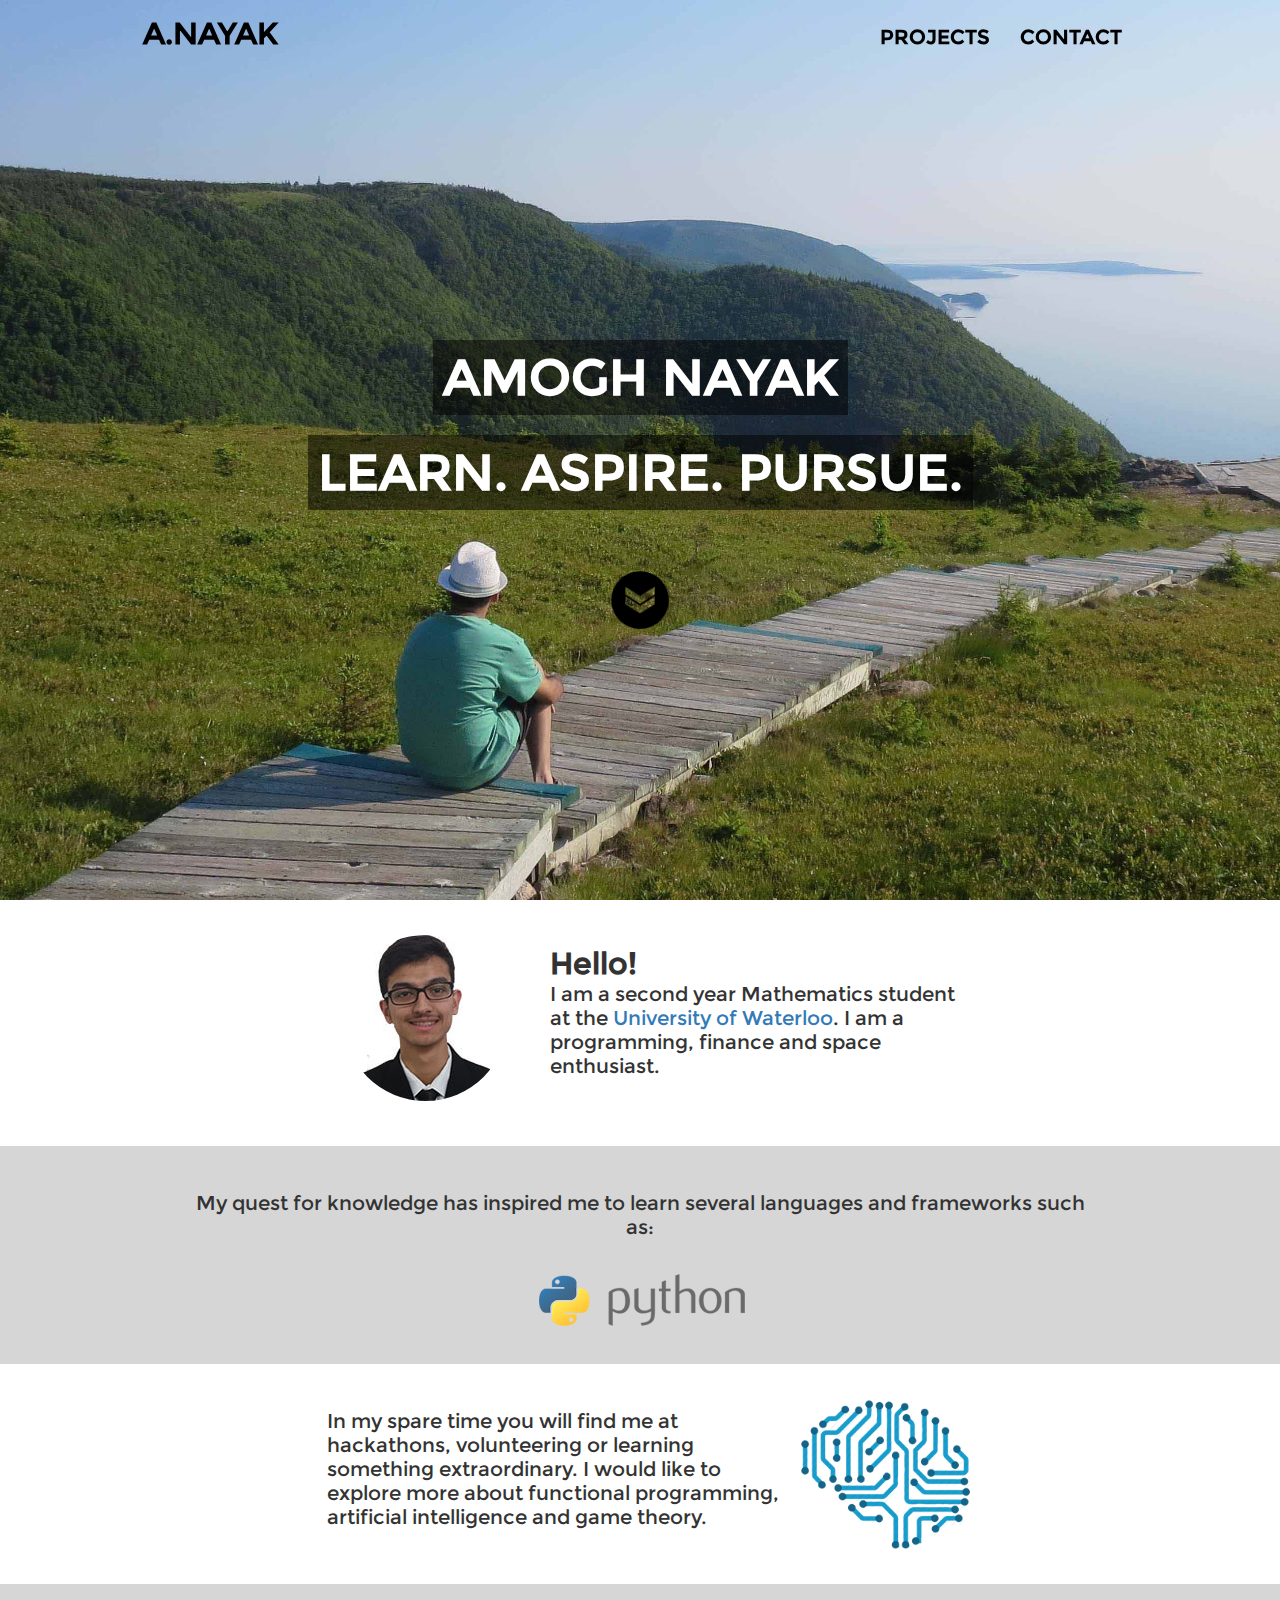
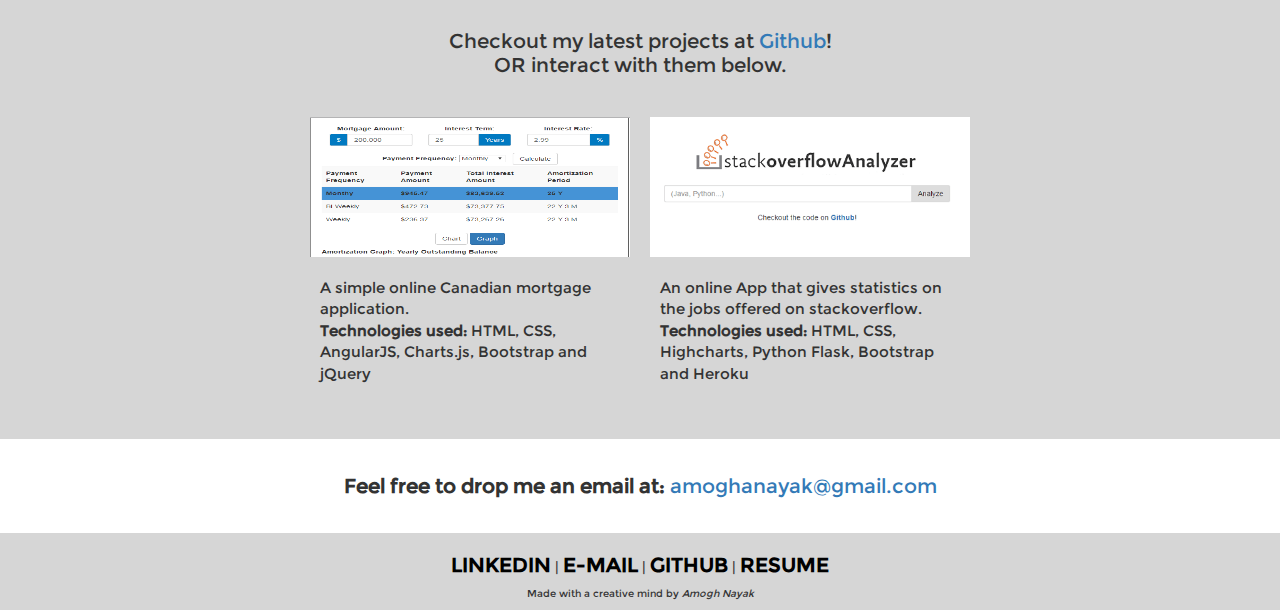
==== index.html @ b5475f2b "Added links to projects" ====
<!DOCTYPE>
<html lang="en">
   <head>
      <title>A.Nayak</title>
      <meta charset="UTF-8">
      <meta content='width=device-width, initial-scale=0.8, user-scalable=0' name='viewport'>
      <meta name="author" content="Amogh Nayak">
      <meta name="description" content="Amogh's online portfolio">
      <link rel="shortcut icon" href="favicon.ico">
      <!-- BOOTSTRAP CSS -->
      <link rel="stylesheet" href="css/bootstrap.min.css">
      <!-- CUSTOM CSS -->
      <link rel="stylesheet" type="text/css" href="css/main.css">
   </head>
   <body>
      <!-- HEADER -->
      <header>
         <!-- NAVBAR -->
         <div id="header_image">
            <nav class="navbar navbar-fixed-top">
               <div class="container">
                  <div class="navbar-header">
                     <button type="button" class="navbar-toggle collapsed" data-toggle="collapse" data-target=".HeaderCollapse">
                     <span class="icon-bar"></span> <span class="icon-bar"></span><span class="icon-bar"></span>
                     </button>
                     <div class="navbar-brand">
                        <a href="index.html">A.Nayak</a>
                     </div>
                  </div>
                  <div class="collapse navbar-collapse HeaderCollapse navbar-right">
                     <ul class="nav navbar-nav">
                        <li><a target="_blank" href="http://www.github.com/amoghn">Projects</a>
                        </li>
                        <li><a href="#contact" onclick="scrollToAnchor('footer');">Contact</a>
                        </li>
                     </ul>
                  </div>
               </div>
            </nav>
            <!-- END NAVBAR -->
            <!-- HEADER BODY AND TEXT -->
            <div class="header_body">
               <div class="outline">
                  <h1>
                     <div id="header_text">
                        AMOGH NAYAK
                     </div>
                  </h1>
               </div>
               <div class="outline">
                  <h2>
                     <div id="header_text">
                        LEARN. ASPIRE. PURSUE. 
                     </div>
                  </h2>
               </div>
               <div id="double_down_arrow">
                  <a href="#hello" onclick="scrollToAnchor('#w_body');"><img src="images/double_arrow_down.png">
                  </a>
               </div>
            </div>
         </div>
         <!-- END HEADER -->
      </header>
      <div id="w_body">
      <div class="wrapper_white">
         <div class="content_wrapper">
            <div class="content">
               <div class="left_column_div">
                  <img src="images/profile.jpg" alt="profile" class="img-circle img_frame" height="166" width="165">					
               </div>
               <div class="right_column_words">
                  <div class="body_text">
                     <h2 class="body_heading">Hello!</h2>
                     <p> I am a second year Mathematics student at the <a target="_blank" href="https://uwaterloo.ca/about/" class="link_body">University of Waterloo</a>. I am a programming, finance and space enthusiast.</p>
                  </div>
               </div>
            </div>
         </div>
      </div>
      <div class="wrapper_grey">
         <div class="content_wrapper">
            <div class="wide_content">
               <p class="body_text_center">
                  My quest for knowledge has inspired me to learn several languages and frameworks such as:
               </p>
            </div>
         </div>
         <div id="myCarousel" class="carousel slide" data-ride="carousel" data-interval="2500">
            <div class="carousel-inner carousel-background">
               <div class="item active"><img src="images/python_logo.png" height="60" width="235" alt="Python">
               </div>
               <div class="item"><img src="images/bootstrap_logo.png" height="60" width="200" alt="Bootstrap">
               </div>
               <div class="item"><img src="images/web_logo.png" height="60" width="200" alt="HTML,CSS,JS">
               </div>
               <div class="item"><img src="images/postgresql_logo.png" height="60" width="277" alt="PostgreSql">
               </div>
               <div class="item"><img src="images/nodejs_logo.png" height="60" width="171" alt="NodeJS">
               </div>
               <div class="item"><img src="images/jquery_logo.png" height="60" width="200" alt="jQuery">
               </div>
               <div class="item"><img src="images/angularjs_logo.png" height="60" width="225" alt="AngularJS">
               </div>
            </div>
         </div>
      </div>
      <div class="wrapper_white">
         <div class="content_wrapper">
            <div class="content">
               <div class="right_column_div">
                  <img src="images/ai_pic.png" class="img_frame" alt="brain" height="150" width="171">					
               </div>
               <div class="left_column_words">
                  <p class="body_text">
                     In my spare time you will find me at hackathons, volunteering or learning something extraordinary. I would like to explore more about functional programming, artificial intelligence and game theory.
                  </p>
               </div>
            </div>
         </div>
      </div>
      <div class="wrapper_grey" id="projects_body">
         <div class="content_wrapper">
            <div class="content">
               <p class="body_text_center">
                  Checkout my latest projects at <a target="_blank" href="http://www.github.com/amoghn" class="link_body" >Github</a>! <br> OR interact with them below.                                   
               </p>
            </div> 
            <div class="content">
               <div class="right_column_div">
                  <a target="_blank" href="http://stackoverflowjobanalysis.herokuapp.com/"><img src="images/stackoverflow_analysis_screenshot.png" class="img_frame" height="140" width="320" alt="MortageAPP"/></a>
                  <p class="body_description">An online App that gives statistics on the jobs offered on stackoverflow.<br><strong>Technologies used:</strong> HTML, CSS, Highcharts, Python Flask, Bootstrap and Heroku </p>            
               </div>
               <div class="left_column_div">
                  <a target="_blank" href="projects/MortgageApp/index.html"><img src="images/mortgage_app_screenshot.png" class="img_frame" height="140" width="320" alt="StackOverflowApp"/></a>
                  <p class="body_description">A simple online Canadian mortgage application.<br><strong>Technologies used:</strong> HTML, CSS, AngularJS, Charts.js, Bootstrap and jQuery</p>                  
               </div> 
            </div>
         </div>
      </div>
      <div class="wrapper_white">
         <p class="content body_text_center_bold">
            Feel free to drop me an email at: <a href="mailto:amoghanayak@gmail.com" class="link_body">amoghanayak@gmail.com </a>
         </p>
      </div>
      <footer class="footer_style">
         <div id="footer_body">
            <div>
               <ul>
                  <li><a target="_blank" href="https://ca.linkedin.com/in/amogh-nayak-aa846bb0"> LinkedIn</a> |</li>
                  <li><a href="mailto:amoghanayak@gmail.com ">E-mail</a> |</li>
                  <li><a target="_blank" href="http://www.github.com/amoghn">GitHub</a> |</li>
                  <li><a target="_blank" href="resume/Amogh-resume.pdf">Resume</a>
                  </li>
               </ul>
               <h5 class="signature"> Made with a creative mind by <i>Amogh Nayak</i> </h5>
            </div>
         </div>
      </footer>
      <script type="text/javascript" src="js/jquery-2.1.4.js"></script>
      <script type="text/javascript" src="js/main.js"></script>
      <script type="text/javascript" src="js/bootstrap.min.js" ></script>
   </body>
</html>
---- css/main.css ----
/* GENERAL */
*
{
    margin: 0px;
    padding: 0px;
}
header,section,footer,aside,nav,article,hgroup
{
    display: block;
}
body
{
    width: 100%;
    font-family: montserrat;
}
/* FONT */
@font-face
{
    font-family: "montserrat";
    src: url('../font/Montserrat-Regular.ttf') format('truetype');
}
/* NAVBAR */
.container
{
    width: 80%;
}
.nav>li>a:hover, .nav>li>a:focus
{
    background-color: transparent;
}
.navbar-brand a
{
    color: black;
    font: bold 30px montserrat;
    text-decoration: none;
    text-transform: uppercase;
}
.navbar-brand a:hover
{
    text-decoration: underline;
}
.navbar-right
{
    color: black;
    padding-top: 10px;
}
.navbar-right li
{
    list-style-type: none;
    text-transform: uppercase;
}
.navbar-right li a
{
    color: black;
    font: bold 20px montserrat;
    text-decoration: none;
}
.navbar-right li a:hover
{
    text-decoration: underline;
}
#activeNavLInk
{
    font: 20px montserrat;
}
#activeNavLInk:hover
{
    color: black;
    font: bold 20px montserrat;
    text-decoration: underline;
}
.navbar-toggle
{
    margin: 0px;
    padding-top: 25px;
}
.navbar-toggle .icon-bar
{
    background-color: black;
    border-radius: 2px;
    padding-top: 4px;
}
.fixed
{
    background-color: white;
    border-bottom: 1px black solid;
    padding-bottom: 10px;
    width: 100%;
}
/* HEADER IMAGE AND TEXT */
#header_image
{
    background-image: url(../images/header_image.jpg);
    background-size: cover;
    height: 100vh;
    
}
.header_body
{
    display: inline;
    position: absolute;
    text-align: center;
    top: 50%;
    transform: translate(0, -50%);
    width: 100%;
    z-index: 0;
}
.outline
{
    background-color: rgba(0, 0, 0, 0.0);
    padding-left: 10px;
    padding-right: 10px;
}
#header_text
{
    background-color: rgba(0, 0, 0, 0.5);
    color: white;
    display: inline-block;
    font-family: "montserrat", arial;
    font-size: 50px;
    font-weight: bold;
    padding: 10px;
}
#double_down_arrow img
{
    height: 60px;
    position: relative;
    top: 50px;
    width: 60px;
}
/* BODY LAYOUT */
.wrapper_white
{
    margin: auto;
    text-align: center;
    padding-bottom: 25px;
    padding-top: 25px;
    width: 100%;
}
.wrapper_grey
{
    background-color: rgba(214, 214, 214, 1.0);
    padding-bottom: 25px;
    padding-top: 25px;
    width: 100%;
}
.content_wrapper
{
    margin: auto;
    width: 75%;
}
.content
{
    padding: 10px;
    margin: auto;
    width: 680px;
}
.wide_content
{
    padding: 10px;
    margin: auto;
    width: 100%;
}
.left_column_div
{
    display: inline-block;
}
.right_column_words
{
    text-align: left;
    display: inline-block;
    float: right;
    vertical-align: top;
    width: 430px;
}
.left_column_words
{
    text-align: left;
    display: inline-block;
    width: 475px;
}
.right_column_div
{
    float: right;

}
/* CAROUSEL */
.carousel-inner > .item > img,
.carousel-inner > .item > a > img
{
    margin: auto;
    padding-bottom: 10px;
}
/* IMAGE */
.img_frame
{
    margin-bottom: 10px;
}
/* BODY TEXT STYLES */
.body_heading
{
    margin: 0px;
    font: bold 30px montserrat;    
}
.body_text
{
    font: 20px montserrat;
    padding: 10px;
}
.body_text_center_bold
{
    font: bold 20px montserrat;
    margin-top: auto;
    text-align: center;
    padding: 10px;
}
.body_text_center
{
    font: 20px montserrat;
    margin-top: auto;
    text-align: center;
    padding: 10px;
}
.body_description{
    max-width: 310px;
    font-size: 15;
    padding: 10px;
}
.link_body
{
    font: 20px montserrat;
    text-decoration: none;    
}
.link_body:hover
{
    text-decoration: underline;
}
.signature
{
    font: 10px montserrat;
}
/* FOOTER */
.footer_style
{
    background-color: rgba(214, 214, 214, 1.0);
    display: inline-block;
    text-align: center;
    width: 100%;
}
#footer_body
{
    padding-top: 20px;
}
#footer_body li
{
    display: inline-block;
}
#footer_body li a
{
    color: black;
    font: bold 20px montserrat;
    text-decoration: none;
    text-transform: uppercase;
}
#footer_body li a:hover
{
    text-decoration: underline;
}
#footer_logo
{
    padding: 5px 10px 0 0;
}
/* MEDIA TAGS */
@media screen and (max-width: 900px)
{
    .container
    {
        max-width: 100%;
    }
    .navbar-collapse.collapse
    {
        display: none !important;
    }
    .navbar-header .collapse,
     .navbar-toggle,.navbar-collapse.collapse.in
    {
        display: block !important;
    }
    .navbar-header,.navbar-nav,.navbar-nav>li
    {
        float: none!important;
    }
    .navbar-right
    {
        background-color: white;
        text-align: center;
        width: 100%;
        z-index: 1;
    }
    .navbar-right li
    {
        display: inline-block;
    }
    #header_text
    {
        font-size: 45px;
    }
    .content_wrapper
    {
        width: 100%;
    }
    .content
    {
        width: 100%;
    }
    .left_column_div
    {
        display: block;
        margin: auto;
        text-align: center;
        width: 100%;
    }
    .right_column_words
    {
        float: none;
        margin: auto;
        padding: 0px 10px 0px 10px;
        text-align: center;
        width: 100%;
    }
    .left_column_words
    {
        margin: auto;
        padding: 0px 10px 0px 10px;
        text-align: center;
        width: 100%;
    }
    .right_column_div
    {
        display: block;
        float: none;       
        margin: auto;
        text-align: center;
        width: 100%;
    }    
    .body_description{
        max-width: 100%;
        text-align: center;        
    }
}
@media screen and (max-height: 650px)
{
    #header_image
    {
        height: 650px;
    }
    .header_body
    {
        top: 325px;
    }
}
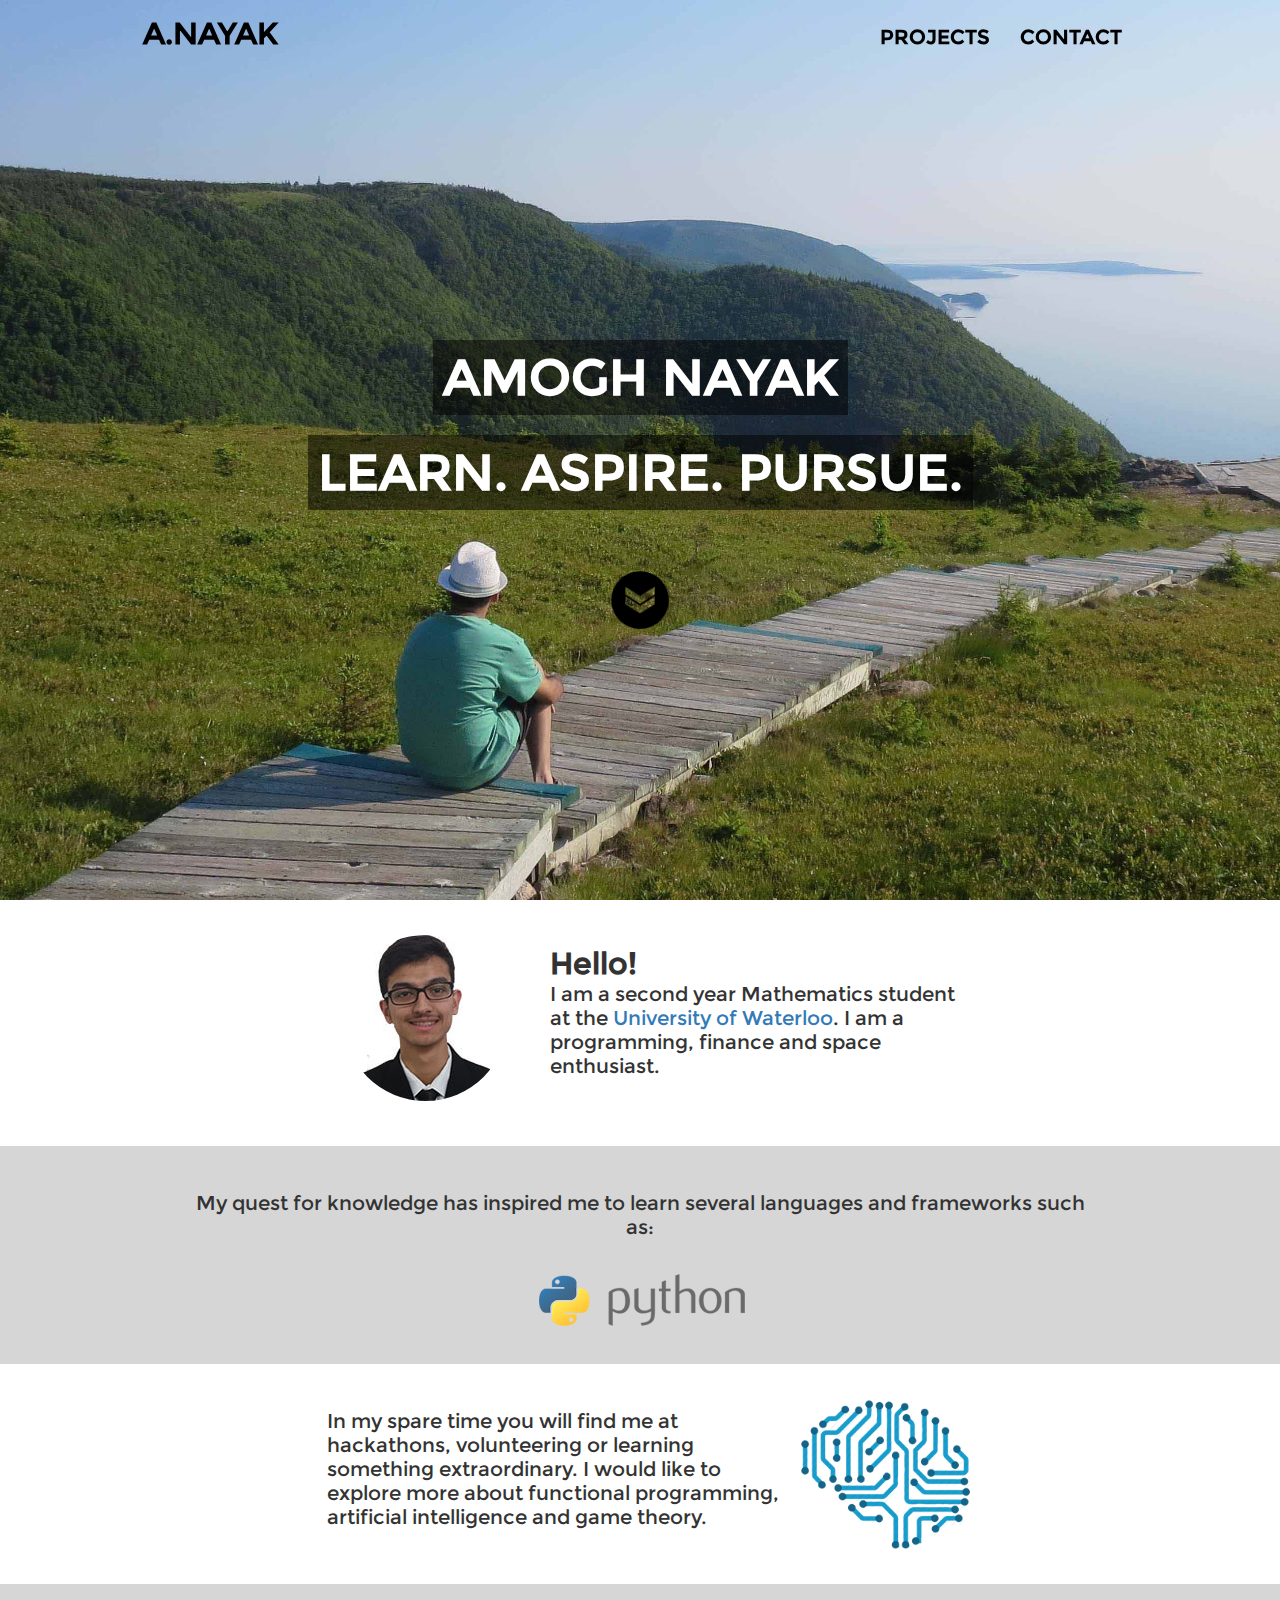
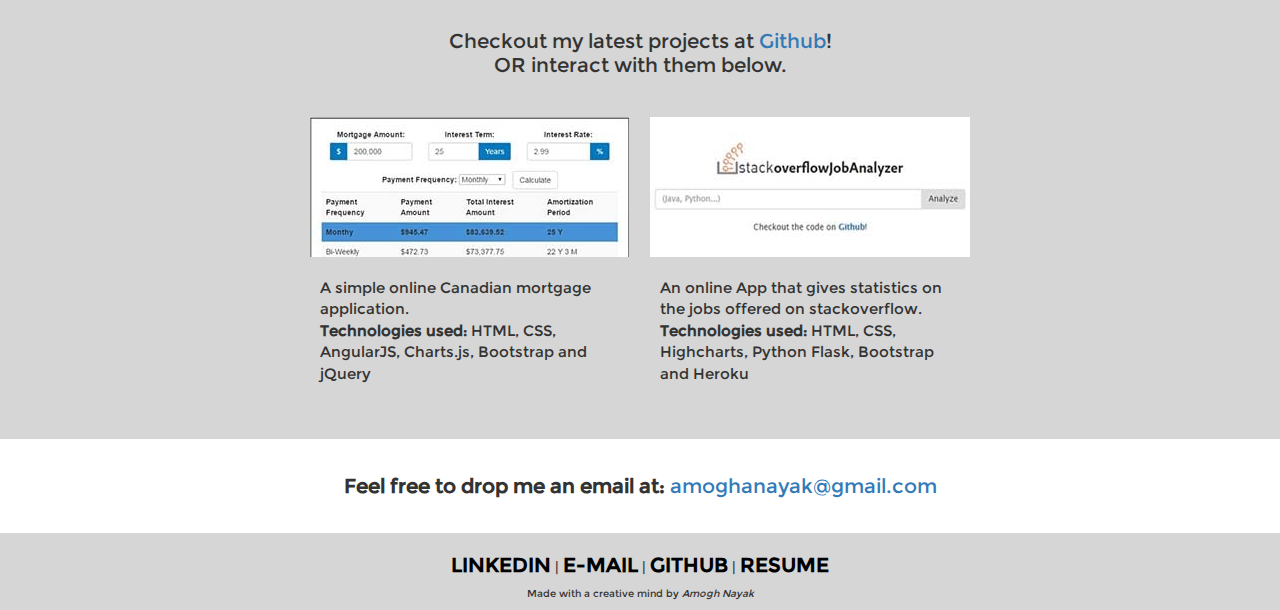
==== commit 810622b0: "quick fixes" ====
--- a/index.html
+++ b/index.html
@@ -128,11 +128,11 @@
             </div> 
             <div class="content">
                <div class="right_column_div">
-                  <a target="_blank" href="http://stackoverflowjobanalysis.herokuapp.com/"><img src="images/stackoverflow_analysis_screenshot.png" class="img_frame" height="140" width="320" alt="MortageAPP"/></a>
+                  <a target="_blank" href="https://stackoverflowjobanalysis.herokuapp.com"><img src="images/stackoverflow_analysis_screenshot.jpg" class="img_frame" height="140" width="320" alt="MortageAPP"/></a>
                   <p class="body_description">An online App that gives statistics on the jobs offered on stackoverflow.<br><strong>Technologies used:</strong> HTML, CSS, Highcharts, Python Flask, Bootstrap and Heroku </p>            
                </div>
                <div class="left_column_div">
-                  <a target="_blank" href="projects/MortgageApp/index.html"><img src="images/mortgage_app_screenshot.png" class="img_frame" height="140" width="320" alt="StackOverflowApp"/></a>
+                  <a target="_blank" href="projects/MortgageApp/index.html"><img src="images/mortgage_app_screenshot.jpg" class="img_frame" height="140" width="320" alt="StackOverflowApp"/></a>
                   <p class="body_description">A simple online Canadian mortgage application.<br><strong>Technologies used:</strong> HTML, CSS, AngularJS, Charts.js, Bootstrap and jQuery</p>                  
                </div> 
             </div>
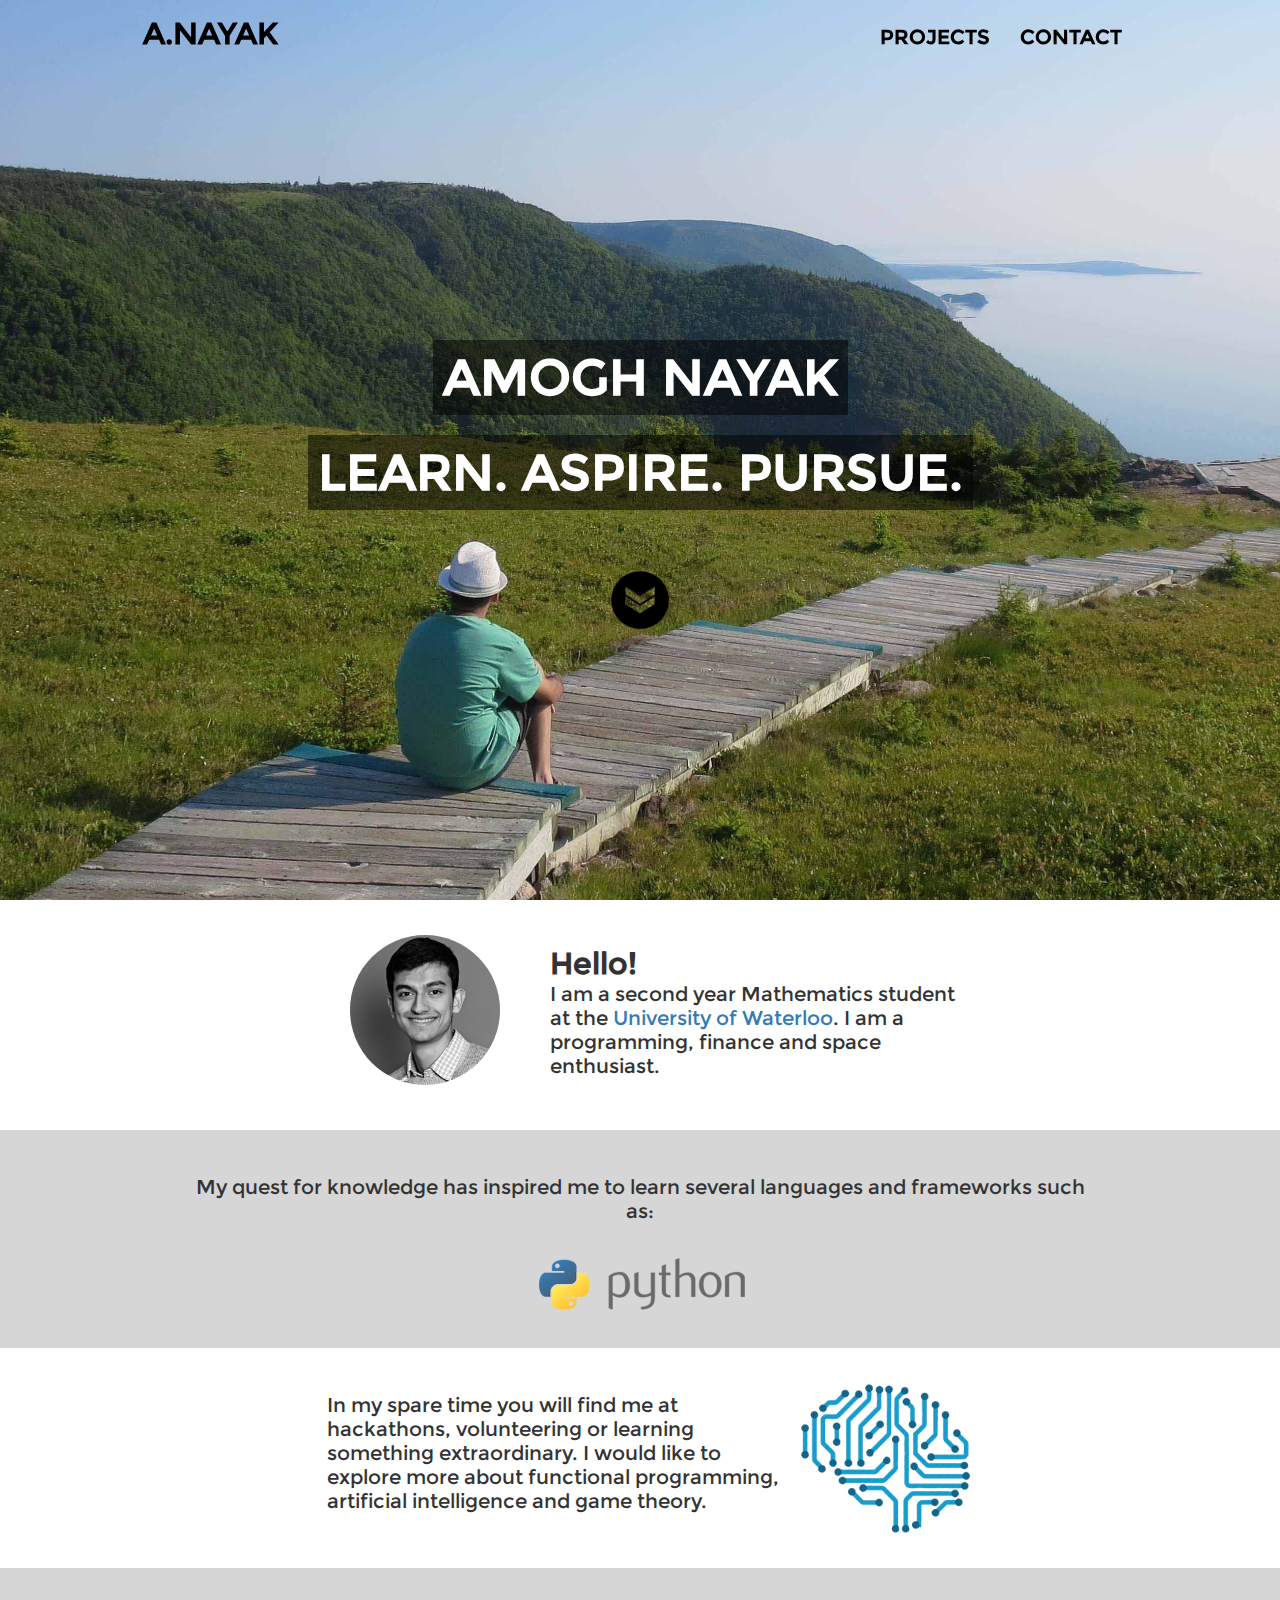
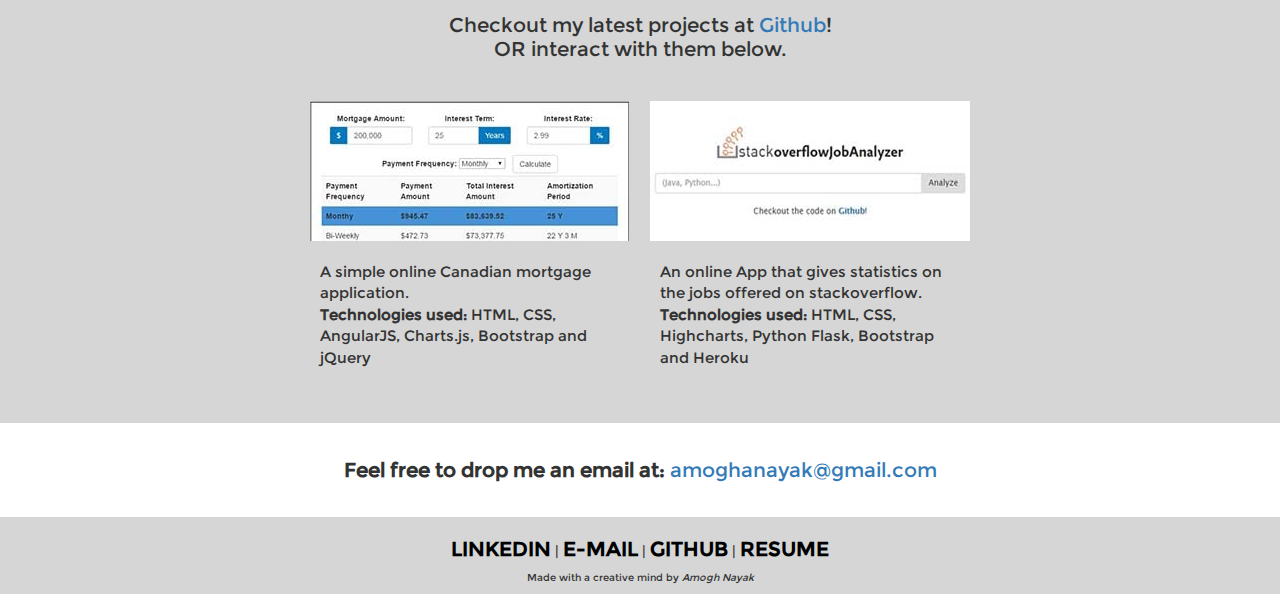
==== commit b5f510da: "adding new profile pic" ====
--- a/index.html
+++ b/index.html
@@ -67,7 +67,7 @@
          <div class="content_wrapper">
             <div class="content">
                <div class="left_column_div">
-                  <img src="images/profile.jpg" alt="profile" class="img-circle img_frame" height="166" width="165">					
+                  <img src="images/profilebw.jpg" alt="profile" class="img-circle img_frame" height="150" width="150">					
                </div>
                <div class="right_column_words">
                   <div class="body_text">
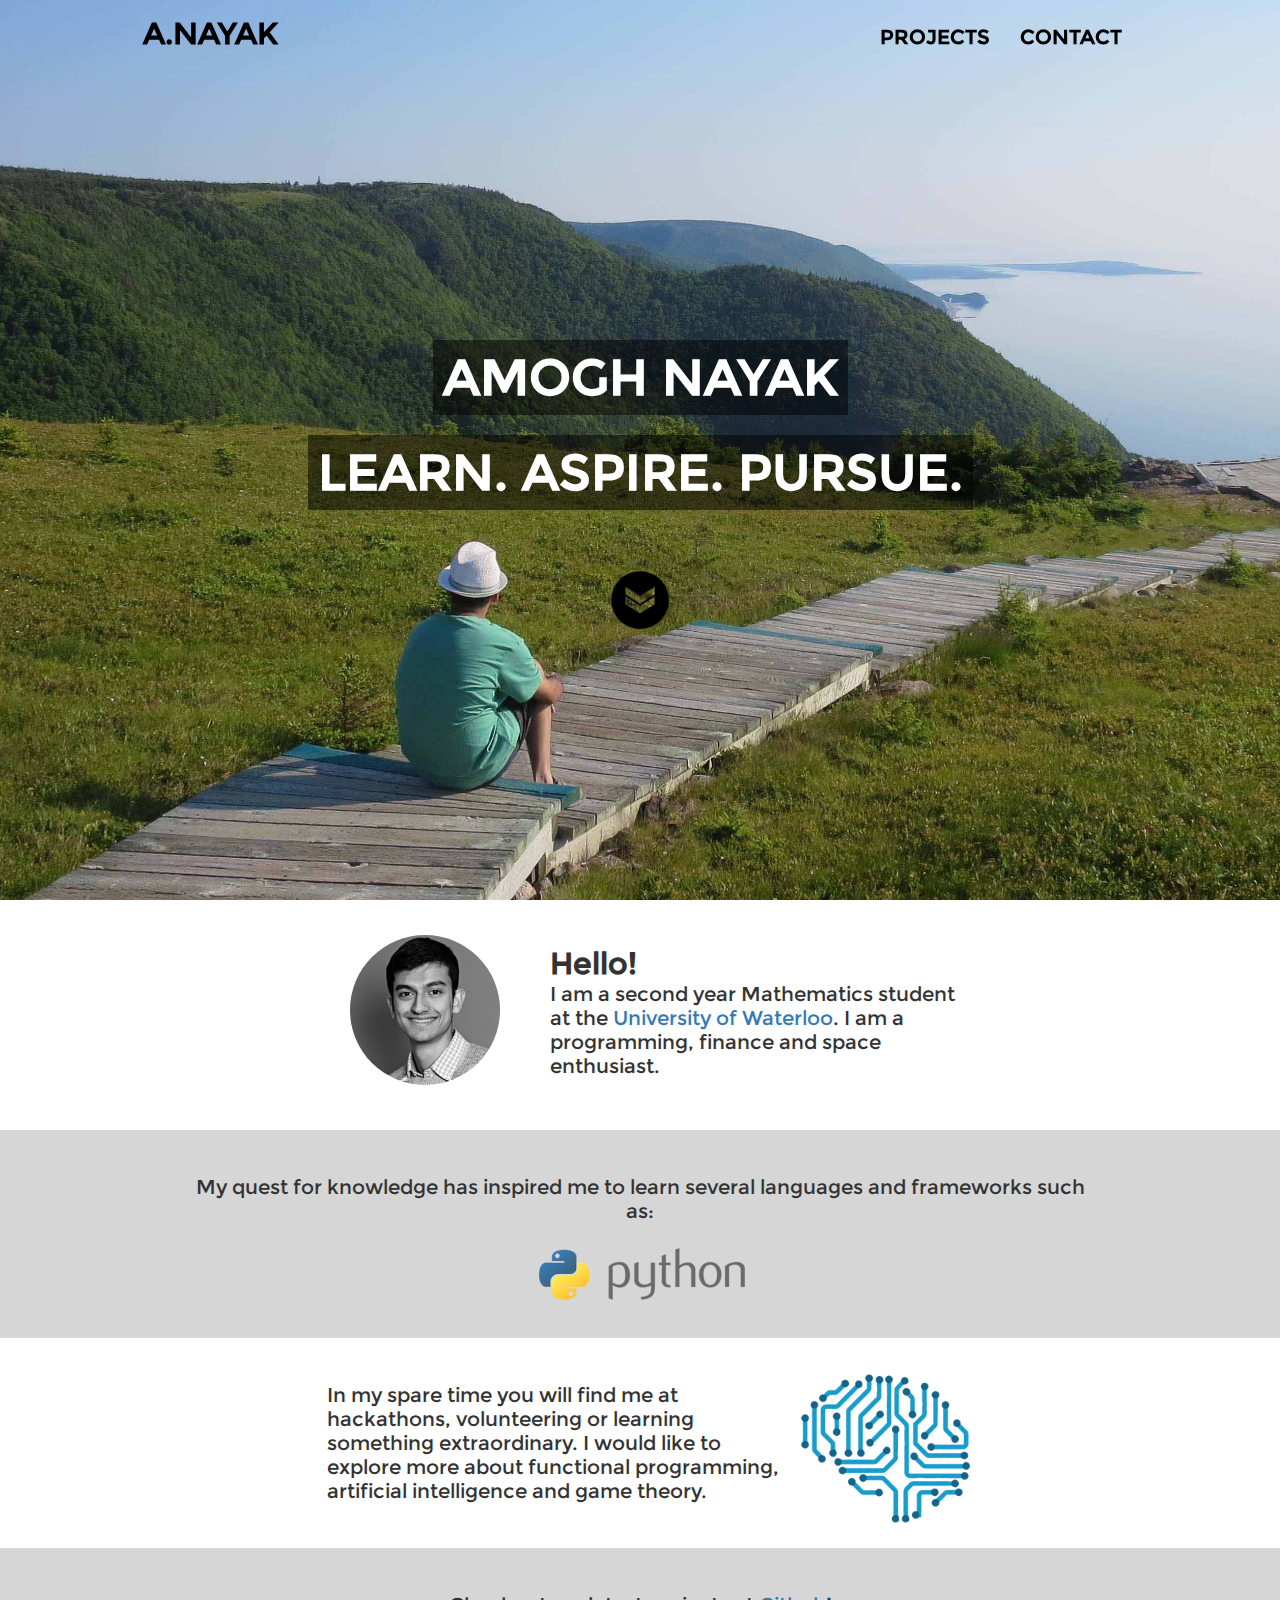
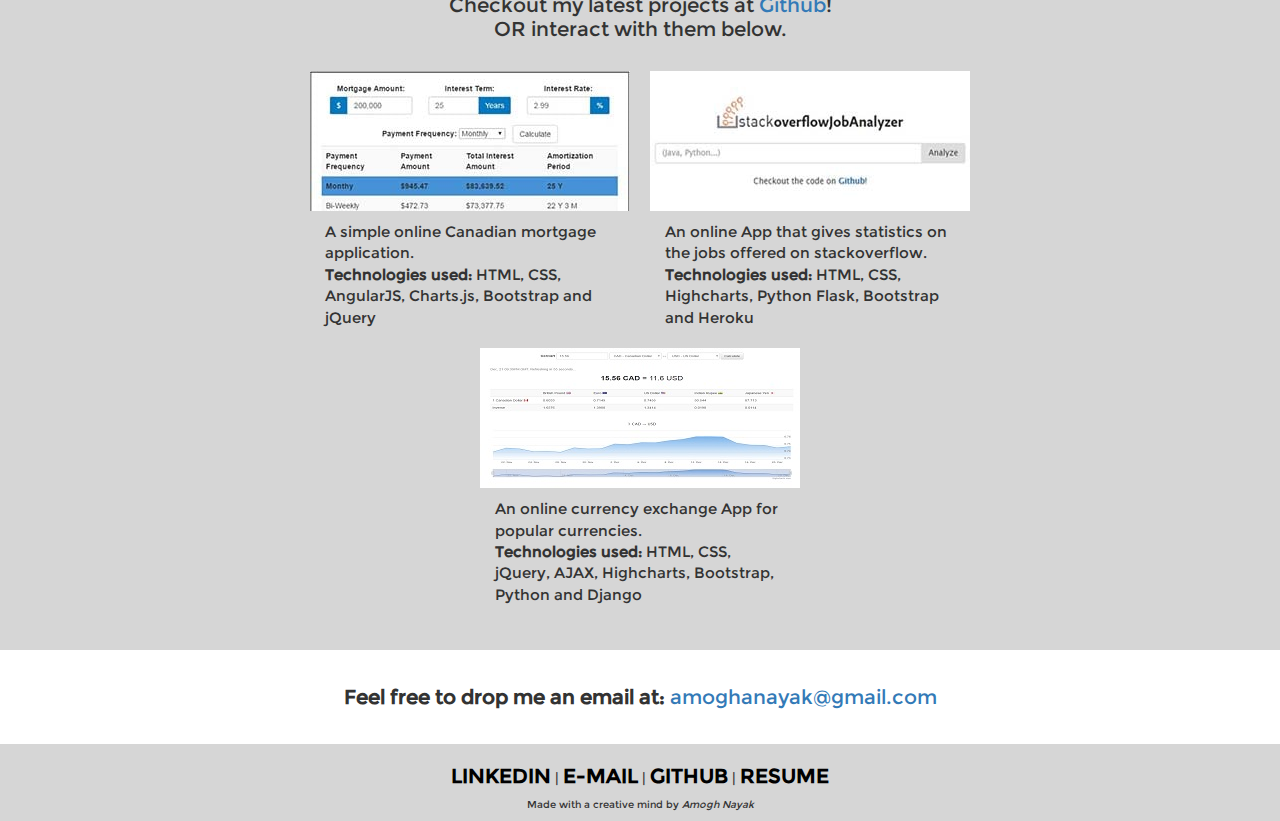
==== commit 704369ca: "added new project link" ====
--- a/index.html
+++ b/index.html
@@ -128,14 +128,18 @@
             </div> 
             <div class="content">
                <div class="right_column_div">
-                  <a target="_blank" href="https://stackoverflowjobanalysis.herokuapp.com"><img src="images/stackoverflow_analysis_screenshot.jpg" class="img_frame" height="140" width="320" alt="MortageAPP"/></a>
+                  <a target="_blank" href="https://stackoverflowjobanalysis.herokuapp.com"><img src="images/stackoverflow_analysis_screenshot.jpg" class="project_img" alt="MortageAPP"/></a>
                   <p class="body_description">An online App that gives statistics on the jobs offered on stackoverflow.<br><strong>Technologies used:</strong> HTML, CSS, Highcharts, Python Flask, Bootstrap and Heroku </p>            
                </div>
                <div class="left_column_div">
-                  <a target="_blank" href="projects/MortgageApp/index.html"><img src="images/mortgage_app_screenshot.jpg" class="img_frame" height="140" width="320" alt="StackOverflowApp"/></a>
+                  <a target="_blank" href="projects/MortgageApp/index.html"><img src="images/mortgage_app_screenshot.jpg" class="project_img" alt="StackOverflowApp"/></a>
                   <p class="body_description">A simple online Canadian mortgage application.<br><strong>Technologies used:</strong> HTML, CSS, AngularJS, Charts.js, Bootstrap and jQuery</p>                  
-               </div> 
-            </div>
+               </div>
+               <div class="middle_column_div">
+                  <a target="_blank" href="https://currencyexapp.herokuapp.com/"><img src="images/currencyexapp_screenshot.jpg" class="project_img" alt="CurrencyexApp"/></a>
+                  <p class="body_description">An online currency exchange App for popular currencies.<br><strong>Technologies used:</strong> HTML, CSS, jQuery, AJAX, Highcharts, Bootstrap, Python and Django</p>                  
+               </div>                 
+            </div>                       
          </div>
       </div>
       <div class="wrapper_white">
@@ -147,7 +151,7 @@
          <div id="footer_body">
             <div>
                <ul>
-                  <li><a target="_blank" href="https://ca.linkedin.com/in/amogh-nayak-aa846bb0"> LinkedIn</a> |</li>
+                  <li><a target="_blank" href="https://www.linkedin.com/in/amoghnk"> LinkedIn</a> |</li>
                   <li><a href="mailto:amoghanayak@gmail.com ">E-mail</a> |</li>
                   <li><a target="_blank" href="http://www.github.com/amoghn">GitHub</a> |</li>
                   <li><a target="_blank" href="resume/Amogh-resume.pdf">Resume</a>
--- a/css/main.css
+++ b/css/main.css
@@ -3,6 +3,9 @@
 {
     margin: 0px;
     padding: 0px;
+}
+p{
+    margin: auto;
 }
 header,section,footer,aside,nav,article,hgroup
 {
@@ -184,6 +187,10 @@
     float: right;
 
 }
+.middle_column_div{
+    padding-top: 10px; 
+    text-align: center;
+}
 /* CAROUSEL */
 .carousel-inner > .item > img,
 .carousel-inner > .item > a > img
@@ -196,6 +203,15 @@
 {
     margin-bottom: 10px;
 }
+
+.project_img{
+    height: 140px;
+    width: 320px;     
+}
+
+.project_img:hover{
+    opacity: 0.5;
+}
 /* BODY TEXT STYLES */
 .body_heading
 {
@@ -222,6 +238,7 @@
     padding: 10px;
 }
 .body_description{
+    text-align: left;
     max-width: 310px;
     font-size: 15;
     padding: 10px;
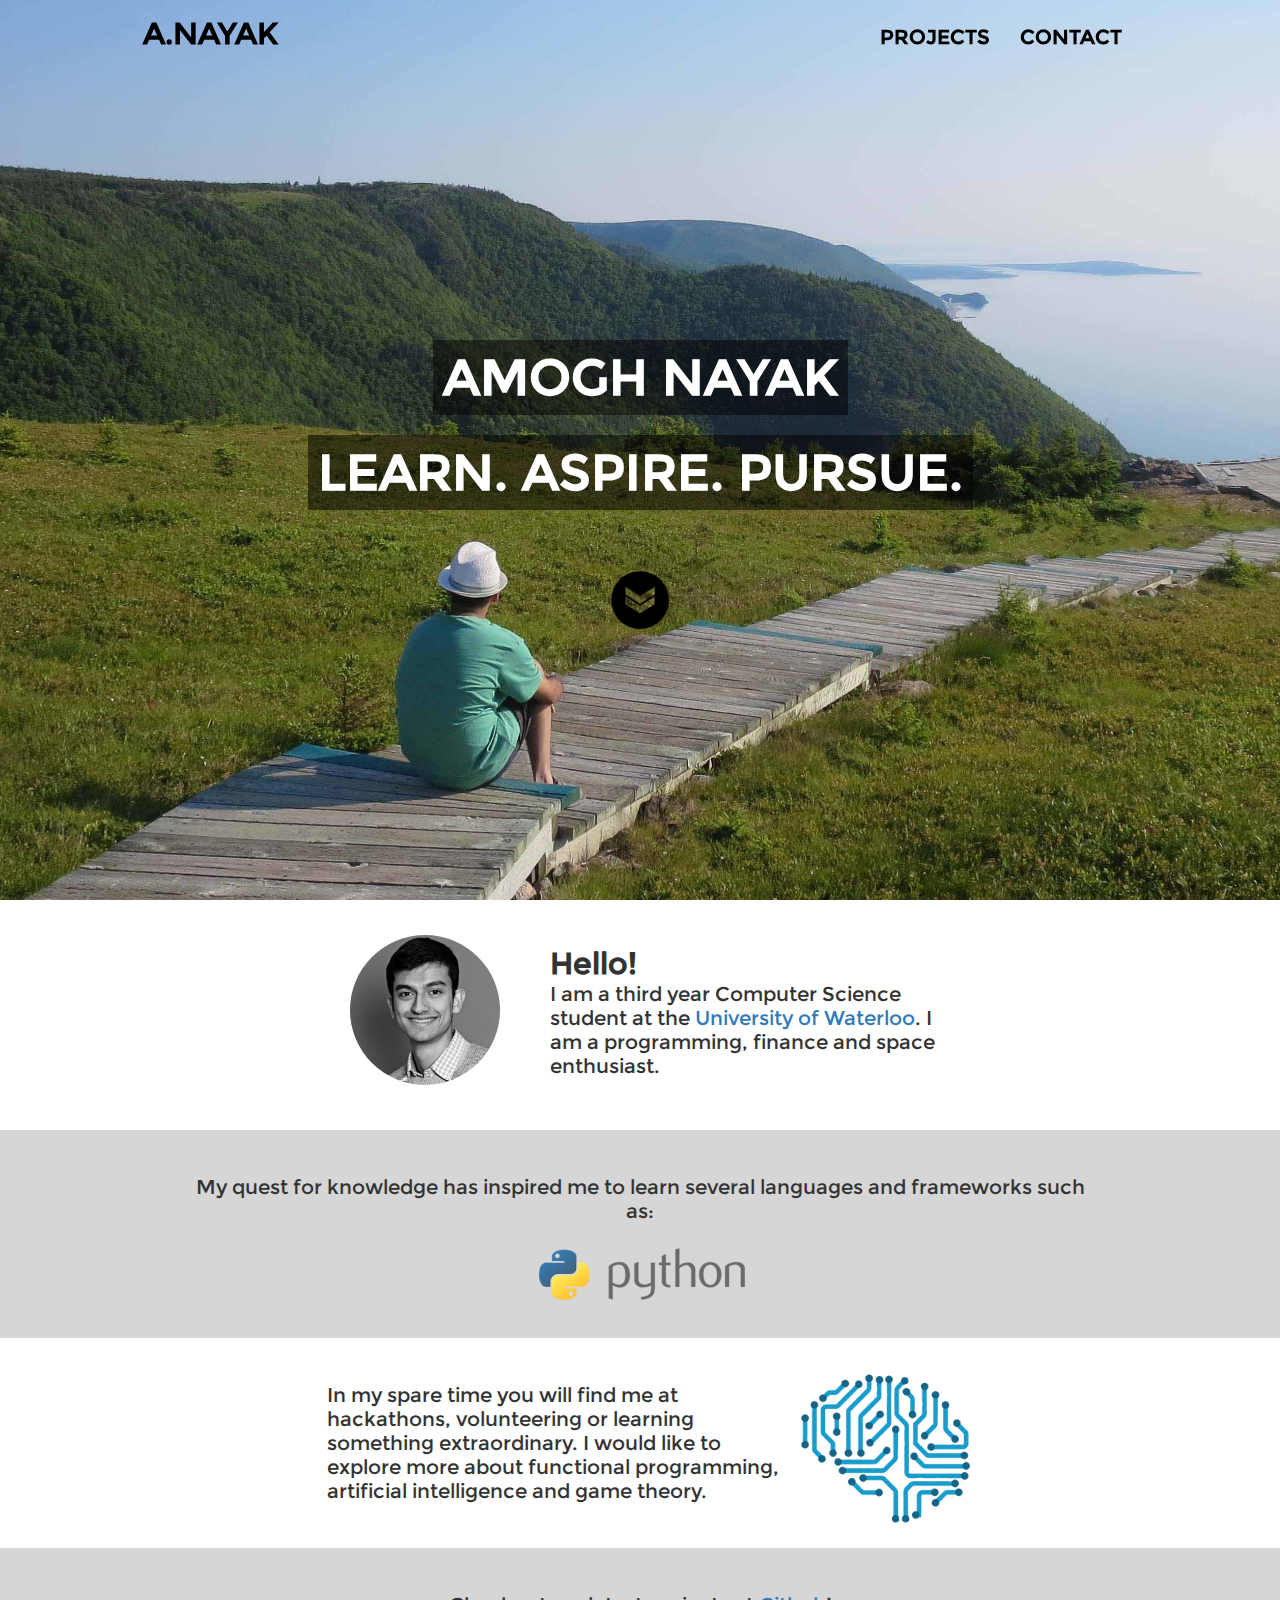
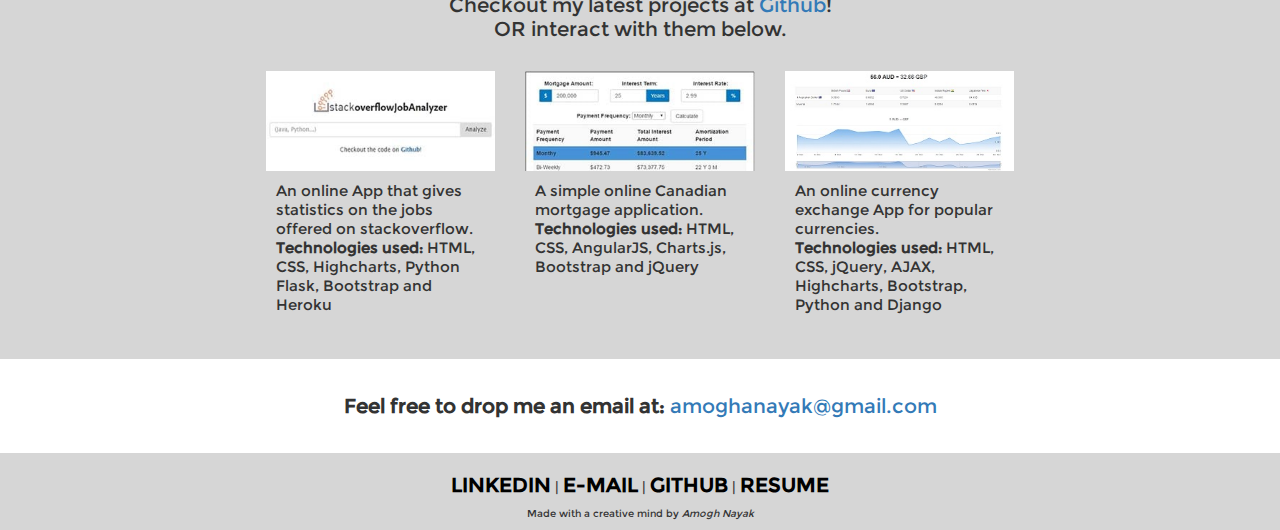
==== commit 23392886: "Added new resume, made website more responsive" ====
--- a/index.html
+++ b/index.html
@@ -1,168 +1,179 @@
 <!DOCTYPE>
 <html lang="en">
-   <head>
-      <title>A.Nayak</title>
-      <meta charset="UTF-8">
-      <meta content='width=device-width, initial-scale=0.8, user-scalable=0' name='viewport'>
-      <meta name="author" content="Amogh Nayak">
-      <meta name="description" content="Amogh's online portfolio">
-      <link rel="shortcut icon" href="favicon.ico">
-      <!-- BOOTSTRAP CSS -->
-      <link rel="stylesheet" href="css/bootstrap.min.css">
-      <!-- CUSTOM CSS -->
-      <link rel="stylesheet" type="text/css" href="css/main.css">
-   </head>
-   <body>
-      <!-- HEADER -->
-      <header>
-         <!-- NAVBAR -->
-         <div id="header_image">
+
+<head>
+    <title>A.Nayak</title>
+    <meta charset="UTF-8">
+    <meta content='width=device-width, initial-scale=0.8, user-scalable=0' name='viewport'>
+    <meta name="author" content="Amogh Nayak">
+    <meta name="description" content="Amogh's online portfolio">
+    <link rel="shortcut icon" href="favicon.ico">
+    <!-- BOOTSTRAP CSS -->
+    <link rel="stylesheet" href="css/bootstrap.min.css">
+    <!-- CUSTOM CSS -->
+    <link rel="stylesheet" type="text/css" href="css/main.css">
+</head>
+
+<body>
+    <!-- HEADER -->
+    <header>
+        <!-- NAVBAR -->
+        <div id="header_image">
             <nav class="navbar navbar-fixed-top">
-               <div class="container">
-                  <div class="navbar-header">
-                     <button type="button" class="navbar-toggle collapsed" data-toggle="collapse" data-target=".HeaderCollapse">
+                <div class="container">
+                    <div class="navbar-header">
+                        <button type="button" class="navbar-toggle collapsed" data-toggle="collapse" data-target=".HeaderCollapse">
                      <span class="icon-bar"></span> <span class="icon-bar"></span><span class="icon-bar"></span>
                      </button>
-                     <div class="navbar-brand">
-                        <a href="index.html">A.Nayak</a>
-                     </div>
-                  </div>
-                  <div class="collapse navbar-collapse HeaderCollapse navbar-right">
-                     <ul class="nav navbar-nav">
-                        <li><a target="_blank" href="http://www.github.com/amoghn">Projects</a>
-                        </li>
-                        <li><a href="#contact" onclick="scrollToAnchor('footer');">Contact</a>
-                        </li>
-                     </ul>
-                  </div>
-               </div>
-            </nav>
-            <!-- END NAVBAR -->
-            <!-- HEADER BODY AND TEXT -->
-            <div class="header_body">
-               <div class="outline">
-                  <h1>
-                     <div id="header_text">
-                        AMOGH NAYAK
-                     </div>
-                  </h1>
-               </div>
-               <div class="outline">
-                  <h2>
-                     <div id="header_text">
-                        LEARN. ASPIRE. PURSUE. 
-                     </div>
-                  </h2>
-               </div>
-               <div id="double_down_arrow">
-                  <a href="#hello" onclick="scrollToAnchor('#w_body');"><img src="images/double_arrow_down.png">
-                  </a>
-               </div>
+                        <div class="navbar-brand">
+                            <a href="index.html">A.Nayak</a>
+                        </div>
+                    </div>
+                    <div class="collapse navbar-collapse HeaderCollapse navbar-right">
+                        <ul class="nav navbar-nav">
+                            <li><a target="_blank" href="http://www.github.com/amoghn">Projects</a>
+                            </li>
+                            <li>
+                                <a href="#contact" onclick="scrollToAnchor('footer');">Contact</a>
+</li>
+</ul>
+</div>
+</div>
+</nav>
+<!-- END NAVBAR -->
+<!-- HEADER BODY AND TEXT -->
+<div class="header_body">
+    <div class="outline">
+        <h1>
+            <div id="header_text">
+                AMOGH NAYAK
             </div>
-         </div>
-         <!-- END HEADER -->
-      </header>
-      <div id="w_body">
-      <div class="wrapper_white">
-         <div class="content_wrapper">
+        </h1>
+    </div>
+    <div class="outline">
+        <h2>
+            <div id="header_text">
+                LEARN. ASPIRE. PURSUE.
+            </div>
+        </h2>
+    </div>
+    <div id="double_down_arrow">
+        <a href="#hello" onclick="scrollToAnchor('#w_body');"><img src="images/double_arrow_down.png">
+</a>
+</div>
+</div>
+</div>
+<!-- END HEADER -->
+</header>
+<div id="w_body">
+    <div class="wrapper_white">
+        <div class="content_wrapper">
             <div class="content">
-               <div class="left_column_div">
-                  <img src="images/profilebw.jpg" alt="profile" class="img-circle img_frame" height="150" width="150">					
-               </div>
-               <div class="right_column_words">
-                  <div class="body_text">
-                     <h2 class="body_heading">Hello!</h2>
-                     <p> I am a second year Mathematics student at the <a target="_blank" href="https://uwaterloo.ca/about/" class="link_body">University of Waterloo</a>. I am a programming, finance and space enthusiast.</p>
-                  </div>
-               </div>
+                <div class="left_column_div">
+                    <img src="images/profilebw.jpg" alt="profile" class="img-circle img_frame" height="150" width="150">
+                </div>
+                <div class="right_column_words">
+                    <div class="body_text">
+                        <h2 class="body_heading">Hello!</h2>
+                        <p> I am a third year Computer Science student at the <a target="_blank" href="https://uwaterloo.ca/about/"
+                                class="link_body">University of Waterloo</a>. I am a programming, finance and space enthusiast.</p>
+                    </div>
+                </div>
             </div>
-         </div>
-      </div>
-      <div class="wrapper_grey">
-         <div class="content_wrapper">
+        </div>
+    </div>
+    <div class="wrapper_grey">
+        <div class="content_wrapper">
             <div class="wide_content">
-               <p class="body_text_center">
-                  My quest for knowledge has inspired me to learn several languages and frameworks such as:
-               </p>
+                <p class="body_text_center">
+                    My quest for knowledge has inspired me to learn several languages and frameworks such as:
+                </p>
             </div>
-         </div>
-         <div id="myCarousel" class="carousel slide" data-ride="carousel" data-interval="2500">
+        </div>
+        <div id="myCarousel" class="carousel slide" data-ride="carousel" data-interval="2500">
             <div class="carousel-inner carousel-background">
-               <div class="item active"><img src="images/python_logo.png" height="60" width="235" alt="Python">
-               </div>
-               <div class="item"><img src="images/bootstrap_logo.png" height="60" width="200" alt="Bootstrap">
-               </div>
-               <div class="item"><img src="images/web_logo.png" height="60" width="200" alt="HTML,CSS,JS">
-               </div>
-               <div class="item"><img src="images/postgresql_logo.png" height="60" width="277" alt="PostgreSql">
-               </div>
-               <div class="item"><img src="images/nodejs_logo.png" height="60" width="171" alt="NodeJS">
-               </div>
-               <div class="item"><img src="images/jquery_logo.png" height="60" width="200" alt="jQuery">
-               </div>
-               <div class="item"><img src="images/angularjs_logo.png" height="60" width="225" alt="AngularJS">
-               </div>
+                <div class="item active"><img src="images/python_logo.png" height="60" width="235" alt="Python">
+                </div>
+                <div class="item"><img src="images/bootstrap_logo.png" height="60" width="200" alt="Bootstrap">
+                </div>
+                <div class="item"><img src="images/web_logo.png" height="60" width="200" alt="HTML,CSS,JS">
+                </div>
+                <div class="item"><img src="images/postgresql_logo.png" height="60" width="277" alt="PostgreSql">
+                </div>
+                <div class="item"><img src="images/nodejs_logo.png" height="60" width="171" alt="NodeJS">
+                </div>
+                <div class="item"><img src="images/jquery_logo.png" height="60" width="200" alt="jQuery">
+                </div>
+                <div class="item"><img src="images/angularjs_logo.png" height="60" width="225" alt="AngularJS">
+                </div>
             </div>
-         </div>
-      </div>
-      <div class="wrapper_white">
-         <div class="content_wrapper">
+        </div>
+    </div>
+    <div class="wrapper_white">
+        <div class="content_wrapper">
             <div class="content">
-               <div class="right_column_div">
-                  <img src="images/ai_pic.png" class="img_frame" alt="brain" height="150" width="171">					
-               </div>
-               <div class="left_column_words">
-                  <p class="body_text">
-                     In my spare time you will find me at hackathons, volunteering or learning something extraordinary. I would like to explore more about functional programming, artificial intelligence and game theory.
-                  </p>
-               </div>
+                <div class="right_column_div">
+                    <img src="images/ai_pic.png" class="img_frame" alt="brain" height="150" width="171">
+                </div>
+                <div class="left_column_words">
+                    <p class="body_text">
+                        In my spare time you will find me at hackathons, volunteering or learning something extraordinary. I would like to explore
+                        more about functional programming, artificial intelligence and game theory.
+                    </p>
+                </div>
             </div>
-         </div>
-      </div>
-      <div class="wrapper_grey" id="projects_body">
-         <div class="content_wrapper">
+        </div>
+    </div>
+    <div class="wrapper_grey" id="projects_body">
+        <div class="content_wrapper">
             <div class="content">
-               <p class="body_text_center">
-                  Checkout my latest projects at <a target="_blank" href="http://www.github.com/amoghn" class="link_body" >Github</a>! <br> OR interact with them below.                                   
-               </p>
-            </div> 
-            <div class="content">
-               <div class="right_column_div">
-                  <a target="_blank" href="https://stackoverflowjobanalysis.herokuapp.com"><img src="images/stackoverflow_analysis_screenshot.jpg" class="project_img" alt="MortageAPP"/></a>
-                  <p class="body_description">An online App that gives statistics on the jobs offered on stackoverflow.<br><strong>Technologies used:</strong> HTML, CSS, Highcharts, Python Flask, Bootstrap and Heroku </p>            
-               </div>
-               <div class="left_column_div">
-                  <a target="_blank" href="projects/MortgageApp/index.html"><img src="images/mortgage_app_screenshot.jpg" class="project_img" alt="StackOverflowApp"/></a>
-                  <p class="body_description">A simple online Canadian mortgage application.<br><strong>Technologies used:</strong> HTML, CSS, AngularJS, Charts.js, Bootstrap and jQuery</p>                  
-               </div>
-               <div class="middle_column_div">
-                  <a target="_blank" href="https://currencyexapp.herokuapp.com/"><img src="images/currencyexapp_screenshot.jpg" class="project_img" alt="CurrencyexApp"/></a>
-                  <p class="body_description">An online currency exchange App for popular currencies.<br><strong>Technologies used:</strong> HTML, CSS, jQuery, AJAX, Highcharts, Bootstrap, Python and Django</p>                  
-               </div>                 
-            </div>                       
-         </div>
-      </div>
-      <div class="wrapper_white">
-         <p class="content body_text_center_bold">
+                <p class="body_text_center">
+                    Checkout my latest projects at <a target="_blank" href="http://www.github.com/amoghn" class="link_body">Github</a>!
+                    <br> OR interact with them below.
+                </p>
+            </div>
+            <div class="container body_text_center">
+                <div class="row">
+                    <div class="col-sm-12 col-md-4">
+                        <img src="images/stackoverflow_analysis_screenshot.jpg"  alt="MortageAPP" class="project_img"/>
+                        <p class="body_description">An online App that gives statistics on the jobs offered on stackoverflow.<br><strong>Technologies used:</strong> HTML, CSS, Highcharts, Python Flask, Bootstrap and Heroku </p>
+                    </div>
+                    <div class="col-sm-12 col-md-4">
+                        <img src="images/mortgage_app_screenshot.jpg" alt="StackOverflowApp" class="project_img"/>
+                        <p class="body_description">A simple online Canadian mortgage application.<br><strong>Technologies used:</strong> HTML, CSS, AngularJS,
+                            Charts.js, Bootstrap and jQuery</p>
+                    </div>
+                    <div class="col-sm-12 col-md-4">
+                        <img src="images/currencyexapp_screenshot.jpg" alt="CurrencyexApp" class="project_img"/>
+                        <p class="body_description">An online currency exchange App for popular currencies.<br><strong>Technologies used:</strong> HTML,
+                            CSS, jQuery, AJAX, Highcharts, Bootstrap, Python and Django</p>
+                    </div>
+                </div>
+            </div>
+        </div>
+    </div>
+    <div class="wrapper_white">
+        <p class="content body_text_center_bold">
             Feel free to drop me an email at: <a href="mailto:amoghanayak@gmail.com" class="link_body">amoghanayak@gmail.com </a>
-         </p>
-      </div>
-      <footer class="footer_style">
-         <div id="footer_body">
+        </p>
+    </div>
+    <footer class="footer_style">
+        <div id="footer_body">
             <div>
-               <ul>
-                  <li><a target="_blank" href="https://www.linkedin.com/in/amoghnk"> LinkedIn</a> |</li>
-                  <li><a href="mailto:amoghanayak@gmail.com ">E-mail</a> |</li>
-                  <li><a target="_blank" href="http://www.github.com/amoghn">GitHub</a> |</li>
-                  <li><a target="_blank" href="resume/Amogh-resume.pdf">Resume</a>
-                  </li>
-               </ul>
-               <h5 class="signature"> Made with a creative mind by <i>Amogh Nayak</i> </h5>
+                <ul>
+                    <li><a target="_blank" href="https://www.linkedin.com/in/amoghnk"> LinkedIn</a> |</li>
+                    <li><a href="mailto:amoghanayak@gmail.com ">E-mail</a> |</li>
+                    <li><a target="_blank" href="http://www.github.com/amoghn">GitHub</a> |</li>
+                    <li><a target="_blank" href="resume/Amogh-resume.pdf">Resume</a>
+                    </li>
+                </ul>
+                <h5 class="signature"> Made with a creative mind by <i>Amogh Nayak</i> </h5>
             </div>
-         </div>
-      </footer>
-      <script type="text/javascript" src="js/jquery-2.1.4.js"></script>
-      <script type="text/javascript" src="js/main.js"></script>
-      <script type="text/javascript" src="js/bootstrap.min.js" ></script>
-   </body>
-</html>
+        </div>
+    </footer>
+    <script type="text/javascript" src="js/jquery-2.1.4.js"></script>
+    <script type="text/javascript" src="js/main.js"></script>
+    <script type="text/javascript" src="js/bootstrap.min.js"></script>
+    </body>
+
+    </html>--- a/css/main.css
+++ b/css/main.css
@@ -205,8 +205,8 @@
 }
 
 .project_img{
-    height: 140px;
-    width: 320px;     
+    position: relative;    
+    max-width: 100%;     
 }
 
 .project_img:hover{
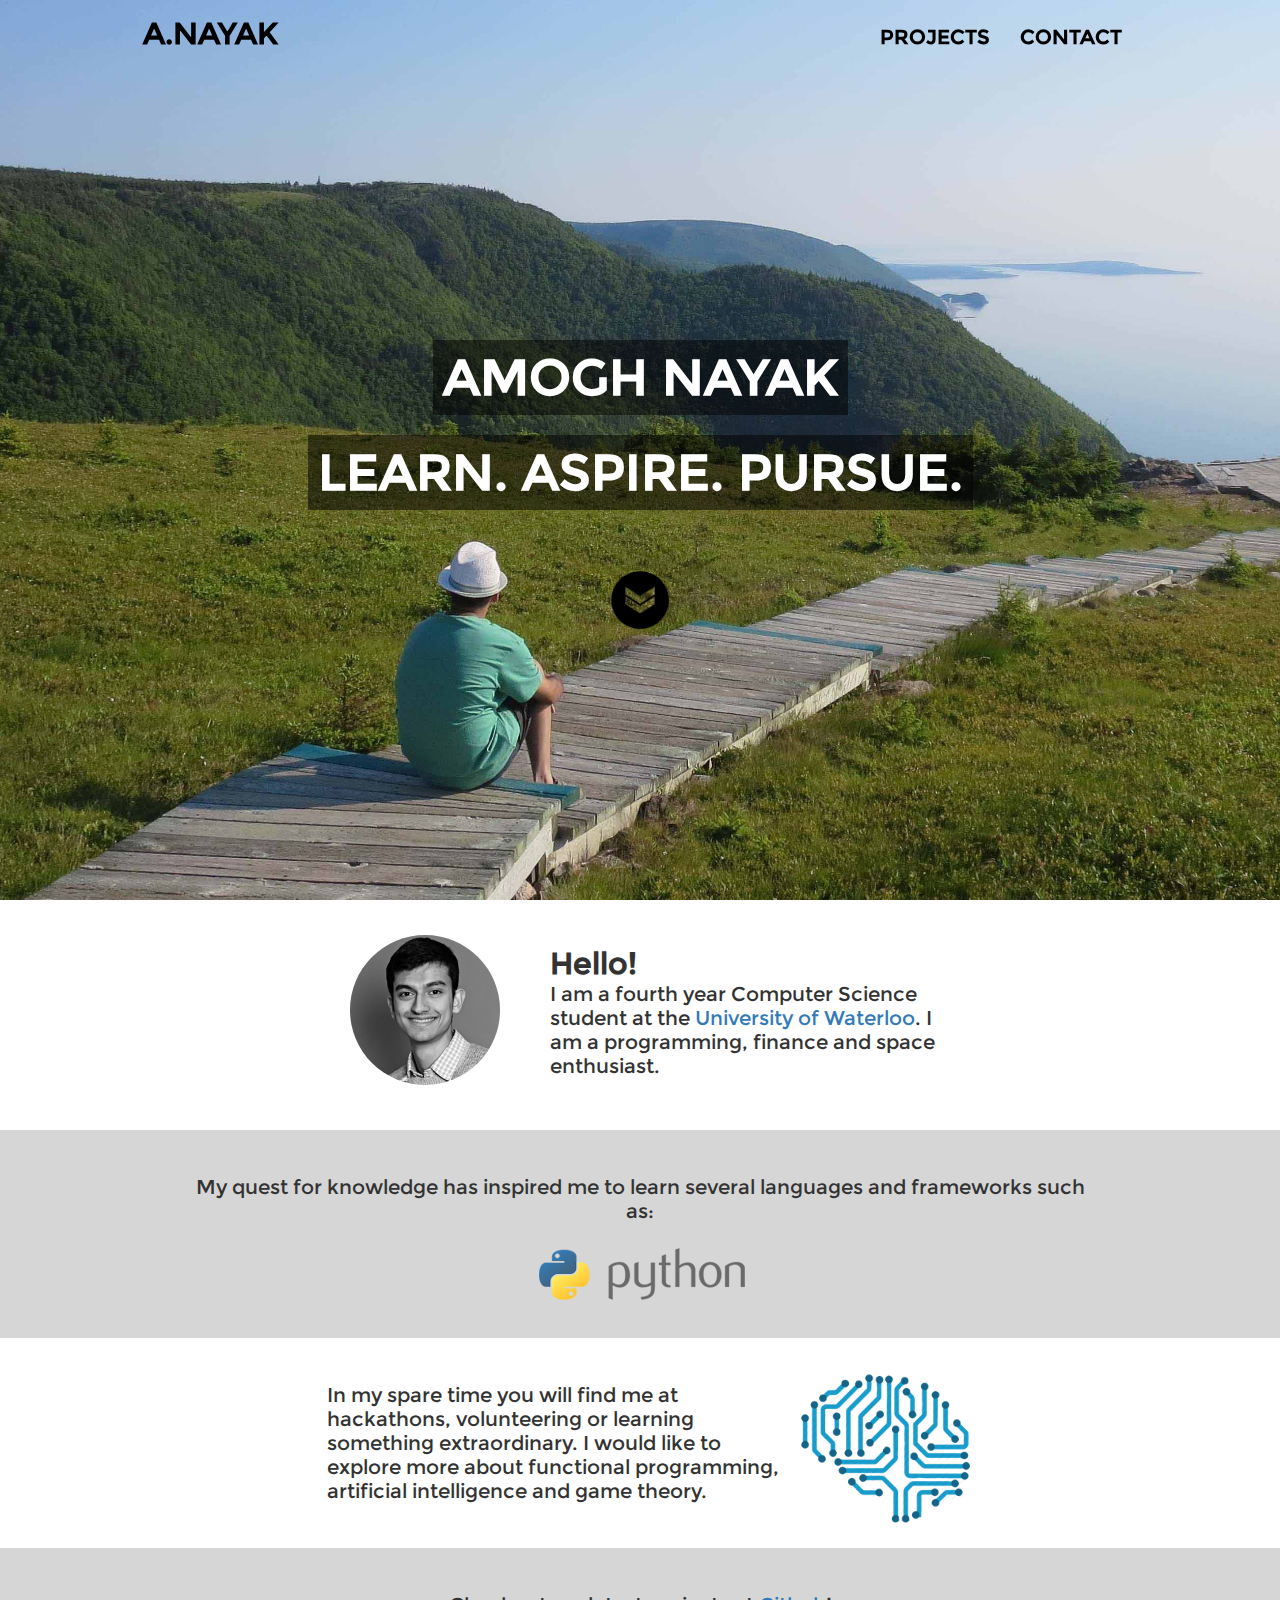
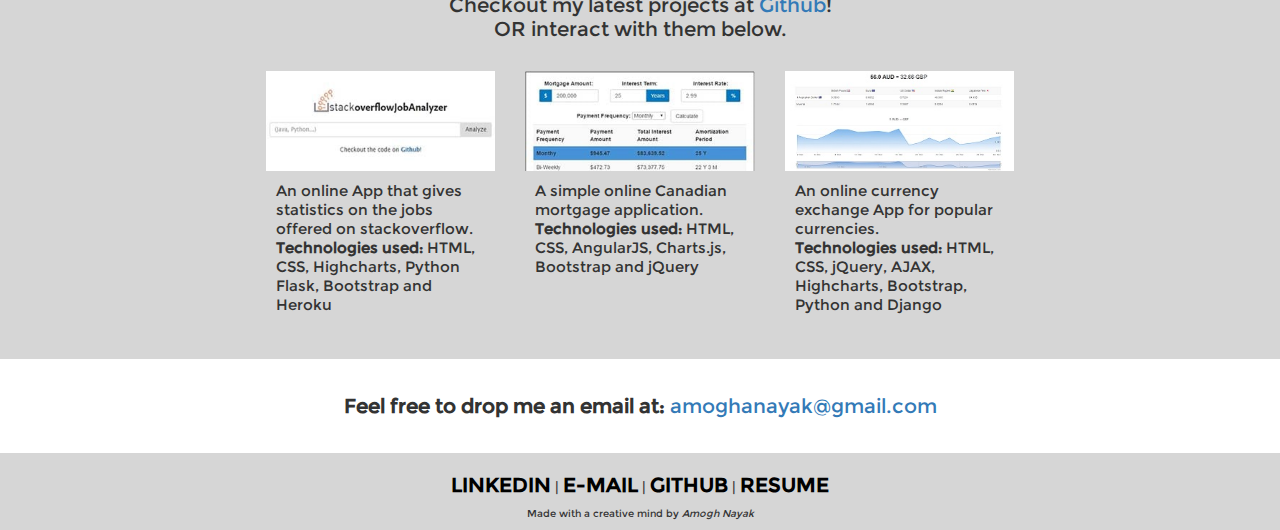
==== commit 72c14662: "changed study year" ====
--- a/index.html
+++ b/index.html
@@ -1,179 +1,179 @@
-<!DOCTYPE>
-<html lang="en">
-
-<head>
-    <title>A.Nayak</title>
-    <meta charset="UTF-8">
-    <meta content='width=device-width, initial-scale=0.8, user-scalable=0' name='viewport'>
-    <meta name="author" content="Amogh Nayak">
-    <meta name="description" content="Amogh's online portfolio">
-    <link rel="shortcut icon" href="favicon.ico">
-    <!-- BOOTSTRAP CSS -->
-    <link rel="stylesheet" href="css/bootstrap.min.css">
-    <!-- CUSTOM CSS -->
-    <link rel="stylesheet" type="text/css" href="css/main.css">
-</head>
-
-<body>
-    <!-- HEADER -->
-    <header>
-        <!-- NAVBAR -->
-        <div id="header_image">
-            <nav class="navbar navbar-fixed-top">
-                <div class="container">
-                    <div class="navbar-header">
-                        <button type="button" class="navbar-toggle collapsed" data-toggle="collapse" data-target=".HeaderCollapse">
-                     <span class="icon-bar"></span> <span class="icon-bar"></span><span class="icon-bar"></span>
-                     </button>
-                        <div class="navbar-brand">
-                            <a href="index.html">A.Nayak</a>
-                        </div>
-                    </div>
-                    <div class="collapse navbar-collapse HeaderCollapse navbar-right">
-                        <ul class="nav navbar-nav">
-                            <li><a target="_blank" href="http://www.github.com/amoghn">Projects</a>
-                            </li>
-                            <li>
-                                <a href="#contact" onclick="scrollToAnchor('footer');">Contact</a>
-</li>
-</ul>
-</div>
-</div>
-</nav>
-<!-- END NAVBAR -->
-<!-- HEADER BODY AND TEXT -->
-<div class="header_body">
-    <div class="outline">
-        <h1>
-            <div id="header_text">
-                AMOGH NAYAK
-            </div>
-        </h1>
-    </div>
-    <div class="outline">
-        <h2>
-            <div id="header_text">
-                LEARN. ASPIRE. PURSUE.
-            </div>
-        </h2>
-    </div>
-    <div id="double_down_arrow">
-        <a href="#hello" onclick="scrollToAnchor('#w_body');"><img src="images/double_arrow_down.png">
-</a>
-</div>
-</div>
-</div>
-<!-- END HEADER -->
-</header>
-<div id="w_body">
-    <div class="wrapper_white">
-        <div class="content_wrapper">
-            <div class="content">
-                <div class="left_column_div">
-                    <img src="images/profilebw.jpg" alt="profile" class="img-circle img_frame" height="150" width="150">
-                </div>
-                <div class="right_column_words">
-                    <div class="body_text">
-                        <h2 class="body_heading">Hello!</h2>
-                        <p> I am a third year Computer Science student at the <a target="_blank" href="https://uwaterloo.ca/about/"
-                                class="link_body">University of Waterloo</a>. I am a programming, finance and space enthusiast.</p>
-                    </div>
-                </div>
-            </div>
-        </div>
-    </div>
-    <div class="wrapper_grey">
-        <div class="content_wrapper">
-            <div class="wide_content">
-                <p class="body_text_center">
-                    My quest for knowledge has inspired me to learn several languages and frameworks such as:
-                </p>
-            </div>
-        </div>
-        <div id="myCarousel" class="carousel slide" data-ride="carousel" data-interval="2500">
-            <div class="carousel-inner carousel-background">
-                <div class="item active"><img src="images/python_logo.png" height="60" width="235" alt="Python">
-                </div>
-                <div class="item"><img src="images/bootstrap_logo.png" height="60" width="200" alt="Bootstrap">
-                </div>
-                <div class="item"><img src="images/web_logo.png" height="60" width="200" alt="HTML,CSS,JS">
-                </div>
-                <div class="item"><img src="images/postgresql_logo.png" height="60" width="277" alt="PostgreSql">
-                </div>
-                <div class="item"><img src="images/nodejs_logo.png" height="60" width="171" alt="NodeJS">
-                </div>
-                <div class="item"><img src="images/jquery_logo.png" height="60" width="200" alt="jQuery">
-                </div>
-                <div class="item"><img src="images/angularjs_logo.png" height="60" width="225" alt="AngularJS">
-                </div>
-            </div>
-        </div>
-    </div>
-    <div class="wrapper_white">
-        <div class="content_wrapper">
-            <div class="content">
-                <div class="right_column_div">
-                    <img src="images/ai_pic.png" class="img_frame" alt="brain" height="150" width="171">
-                </div>
-                <div class="left_column_words">
-                    <p class="body_text">
-                        In my spare time you will find me at hackathons, volunteering or learning something extraordinary. I would like to explore
-                        more about functional programming, artificial intelligence and game theory.
-                    </p>
-                </div>
-            </div>
-        </div>
-    </div>
-    <div class="wrapper_grey" id="projects_body">
-        <div class="content_wrapper">
-            <div class="content">
-                <p class="body_text_center">
-                    Checkout my latest projects at <a target="_blank" href="http://www.github.com/amoghn" class="link_body">Github</a>!
-                    <br> OR interact with them below.
-                </p>
-            </div>
-            <div class="container body_text_center">
-                <div class="row">
-                    <div class="col-sm-12 col-md-4">
-                        <img src="images/stackoverflow_analysis_screenshot.jpg"  alt="MortageAPP" class="project_img"/>
-                        <p class="body_description">An online App that gives statistics on the jobs offered on stackoverflow.<br><strong>Technologies used:</strong> HTML, CSS, Highcharts, Python Flask, Bootstrap and Heroku </p>
-                    </div>
-                    <div class="col-sm-12 col-md-4">
-                        <img src="images/mortgage_app_screenshot.jpg" alt="StackOverflowApp" class="project_img"/>
-                        <p class="body_description">A simple online Canadian mortgage application.<br><strong>Technologies used:</strong> HTML, CSS, AngularJS,
-                            Charts.js, Bootstrap and jQuery</p>
-                    </div>
-                    <div class="col-sm-12 col-md-4">
-                        <img src="images/currencyexapp_screenshot.jpg" alt="CurrencyexApp" class="project_img"/>
-                        <p class="body_description">An online currency exchange App for popular currencies.<br><strong>Technologies used:</strong> HTML,
-                            CSS, jQuery, AJAX, Highcharts, Bootstrap, Python and Django</p>
-                    </div>
-                </div>
-            </div>
-        </div>
-    </div>
-    <div class="wrapper_white">
-        <p class="content body_text_center_bold">
-            Feel free to drop me an email at: <a href="mailto:amoghanayak@gmail.com" class="link_body">amoghanayak@gmail.com </a>
-        </p>
-    </div>
-    <footer class="footer_style">
-        <div id="footer_body">
-            <div>
-                <ul>
-                    <li><a target="_blank" href="https://www.linkedin.com/in/amoghnk"> LinkedIn</a> |</li>
-                    <li><a href="mailto:amoghanayak@gmail.com ">E-mail</a> |</li>
-                    <li><a target="_blank" href="http://www.github.com/amoghn">GitHub</a> |</li>
-                    <li><a target="_blank" href="resume/Amogh-resume.pdf">Resume</a>
-                    </li>
-                </ul>
-                <h5 class="signature"> Made with a creative mind by <i>Amogh Nayak</i> </h5>
-            </div>
-        </div>
-    </footer>
-    <script type="text/javascript" src="js/jquery-2.1.4.js"></script>
-    <script type="text/javascript" src="js/main.js"></script>
-    <script type="text/javascript" src="js/bootstrap.min.js"></script>
-    </body>
-
+<!DOCTYPE>
+<html lang="en">
+
+<head>
+    <title>A.Nayak</title>
+    <meta charset="UTF-8">
+    <meta content='width=device-width, initial-scale=0.8, user-scalable=0' name='viewport'>
+    <meta name="author" content="Amogh Nayak">
+    <meta name="description" content="Amogh's online portfolio">
+    <link rel="shortcut icon" href="favicon.ico">
+    <!-- BOOTSTRAP CSS -->
+    <link rel="stylesheet" href="css/bootstrap.min.css">
+    <!-- CUSTOM CSS -->
+    <link rel="stylesheet" type="text/css" href="css/main.css">
+</head>
+
+<body>
+    <!-- HEADER -->
+    <header>
+        <!-- NAVBAR -->
+        <div id="header_image">
+            <nav class="navbar navbar-fixed-top">
+                <div class="container">
+                    <div class="navbar-header">
+                        <button type="button" class="navbar-toggle collapsed" data-toggle="collapse" data-target=".HeaderCollapse">
+                     <span class="icon-bar"></span> <span class="icon-bar"></span><span class="icon-bar"></span>
+                     </button>
+                        <div class="navbar-brand">
+                            <a href="index.html">A.Nayak</a>
+                        </div>
+                    </div>
+                    <div class="collapse navbar-collapse HeaderCollapse navbar-right">
+                        <ul class="nav navbar-nav">
+                            <li><a target="_blank" href="http://www.github.com/amoghn">Projects</a>
+                            </li>
+                            <li>
+                                <a href="#contact" onclick="scrollToAnchor('footer');">Contact</a>
+</li>
+</ul>
+</div>
+</div>
+</nav>
+<!-- END NAVBAR -->
+<!-- HEADER BODY AND TEXT -->
+<div class="header_body">
+    <div class="outline">
+        <h1>
+            <div id="header_text">
+                AMOGH NAYAK
+            </div>
+        </h1>
+    </div>
+    <div class="outline">
+        <h2>
+            <div id="header_text">
+                LEARN. ASPIRE. PURSUE.
+            </div>
+        </h2>
+    </div>
+    <div id="double_down_arrow">
+        <a href="#hello" onclick="scrollToAnchor('#w_body');"><img src="images/double_arrow_down.png">
+</a>
+</div>
+</div>
+</div>
+<!-- END HEADER -->
+</header>
+<div id="w_body">
+    <div class="wrapper_white">
+        <div class="content_wrapper">
+            <div class="content">
+                <div class="left_column_div">
+                    <img src="images/profilebw.jpg" alt="profile" class="img-circle img_frame" height="150" width="150">
+                </div>
+                <div class="right_column_words">
+                    <div class="body_text">
+                        <h2 class="body_heading">Hello!</h2>
+                        <p> I am a fourth year Computer Science student at the <a target="_blank" href="https://uwaterloo.ca/about/"
+                                class="link_body">University of Waterloo</a>. I am a programming, finance and space enthusiast.</p>
+                    </div>
+                </div>
+            </div>
+        </div>
+    </div>
+    <div class="wrapper_grey">
+        <div class="content_wrapper">
+            <div class="wide_content">
+                <p class="body_text_center">
+                    My quest for knowledge has inspired me to learn several languages and frameworks such as:
+                </p>
+            </div>
+        </div>
+        <div id="myCarousel" class="carousel slide" data-ride="carousel" data-interval="2500">
+            <div class="carousel-inner carousel-background">
+                <div class="item active"><img src="images/python_logo.png" height="60" width="235" alt="Python">
+                </div>
+                <div class="item"><img src="images/bootstrap_logo.png" height="60" width="200" alt="Bootstrap">
+                </div>
+                <div class="item"><img src="images/web_logo.png" height="60" width="200" alt="HTML,CSS,JS">
+                </div>
+                <div class="item"><img src="images/postgresql_logo.png" height="60" width="277" alt="PostgreSql">
+                </div>
+                <div class="item"><img src="images/nodejs_logo.png" height="60" width="171" alt="NodeJS">
+                </div>
+                <div class="item"><img src="images/jquery_logo.png" height="60" width="200" alt="jQuery">
+                </div>
+                <div class="item"><img src="images/angularjs_logo.png" height="60" width="225" alt="AngularJS">
+                </div>
+            </div>
+        </div>
+    </div>
+    <div class="wrapper_white">
+        <div class="content_wrapper">
+            <div class="content">
+                <div class="right_column_div">
+                    <img src="images/ai_pic.png" class="img_frame" alt="brain" height="150" width="171">
+                </div>
+                <div class="left_column_words">
+                    <p class="body_text">
+                        In my spare time you will find me at hackathons, volunteering or learning something extraordinary. I would like to explore
+                        more about functional programming, artificial intelligence and game theory.
+                    </p>
+                </div>
+            </div>
+        </div>
+    </div>
+    <div class="wrapper_grey" id="projects_body">
+        <div class="content_wrapper">
+            <div class="content">
+                <p class="body_text_center">
+                    Checkout my latest projects at <a target="_blank" href="http://www.github.com/amoghn" class="link_body">Github</a>!
+                    <br> OR interact with them below.
+                </p>
+            </div>
+            <div class="container body_text_center">
+                <div class="row">
+                    <div class="col-sm-12 col-md-4">
+                         <a target="_blank" href="https://stackoverflowjobanalysis.herokuapp.com"><img src="images/stackoverflow_analysis_screenshot.jpg"  alt="MortageAPP" class="project_img"/></a>
+                        <p class="body_description">An online App that gives statistics on the jobs offered on stackoverflow.<br><strong>Technologies used:</strong> HTML, CSS, Highcharts, Python Flask, Bootstrap and Heroku </p>
+                    </div>
+                    <div class="col-sm-12 col-md-4">
+                        <a target="_blank" href="projects/MortgageApp/index.html"><img src="images/mortgage_app_screenshot.jpg" alt="StackOverflowApp" class="project_img"/></a>
+                        <p class="body_description">A simple online Canadian mortgage application.<br><strong>Technologies used:</strong> HTML, CSS, AngularJS,
+                            Charts.js, Bootstrap and jQuery</p>
+                    </div>
+                    <div class="col-sm-12 col-md-4">
+                        <a target="_blank" href="https://currencyexapp.herokuapp.com/"><img src="images/currencyexapp_screenshot.jpg" alt="CurrencyexApp" class="project_img"/></a>
+                        <p class="body_description">An online currency exchange App for popular currencies.<br><strong>Technologies used:</strong> HTML,
+                            CSS, jQuery, AJAX, Highcharts, Bootstrap, Python and Django</p>
+                    </div>
+                </div>
+            </div>
+        </div>
+    </div>
+    <div class="wrapper_white">
+        <p class="content body_text_center_bold">
+            Feel free to drop me an email at: <a href="mailto:amoghanayak@gmail.com" class="link_body">amoghanayak@gmail.com </a>
+        </p>
+    </div>
+    <footer class="footer_style">
+        <div id="footer_body">
+            <div>
+                <ul>
+                    <li><a target="_blank" href="https://www.linkedin.com/in/amoghnk"> LinkedIn</a> |</li>
+                    <li><a href="mailto:amoghanayak@gmail.com ">E-mail</a> |</li>
+                    <li><a target="_blank" href="http://www.github.com/amoghn">GitHub</a> |</li>
+                    <li><a target="_blank" href="resume/Amogh-resume.pdf">Resume</a>
+                    </li>
+                </ul>
+                <h5 class="signature"> Made with a creative mind by <i>Amogh Nayak</i> </h5>
+            </div>
+        </div>
+    </footer>
+    <script type="text/javascript" src="js/jquery-2.1.4.js"></script>
+    <script type="text/javascript" src="js/main.js"></script>
+    <script type="text/javascript" src="js/bootstrap.min.js"></script>
+    </body>
+
     </html>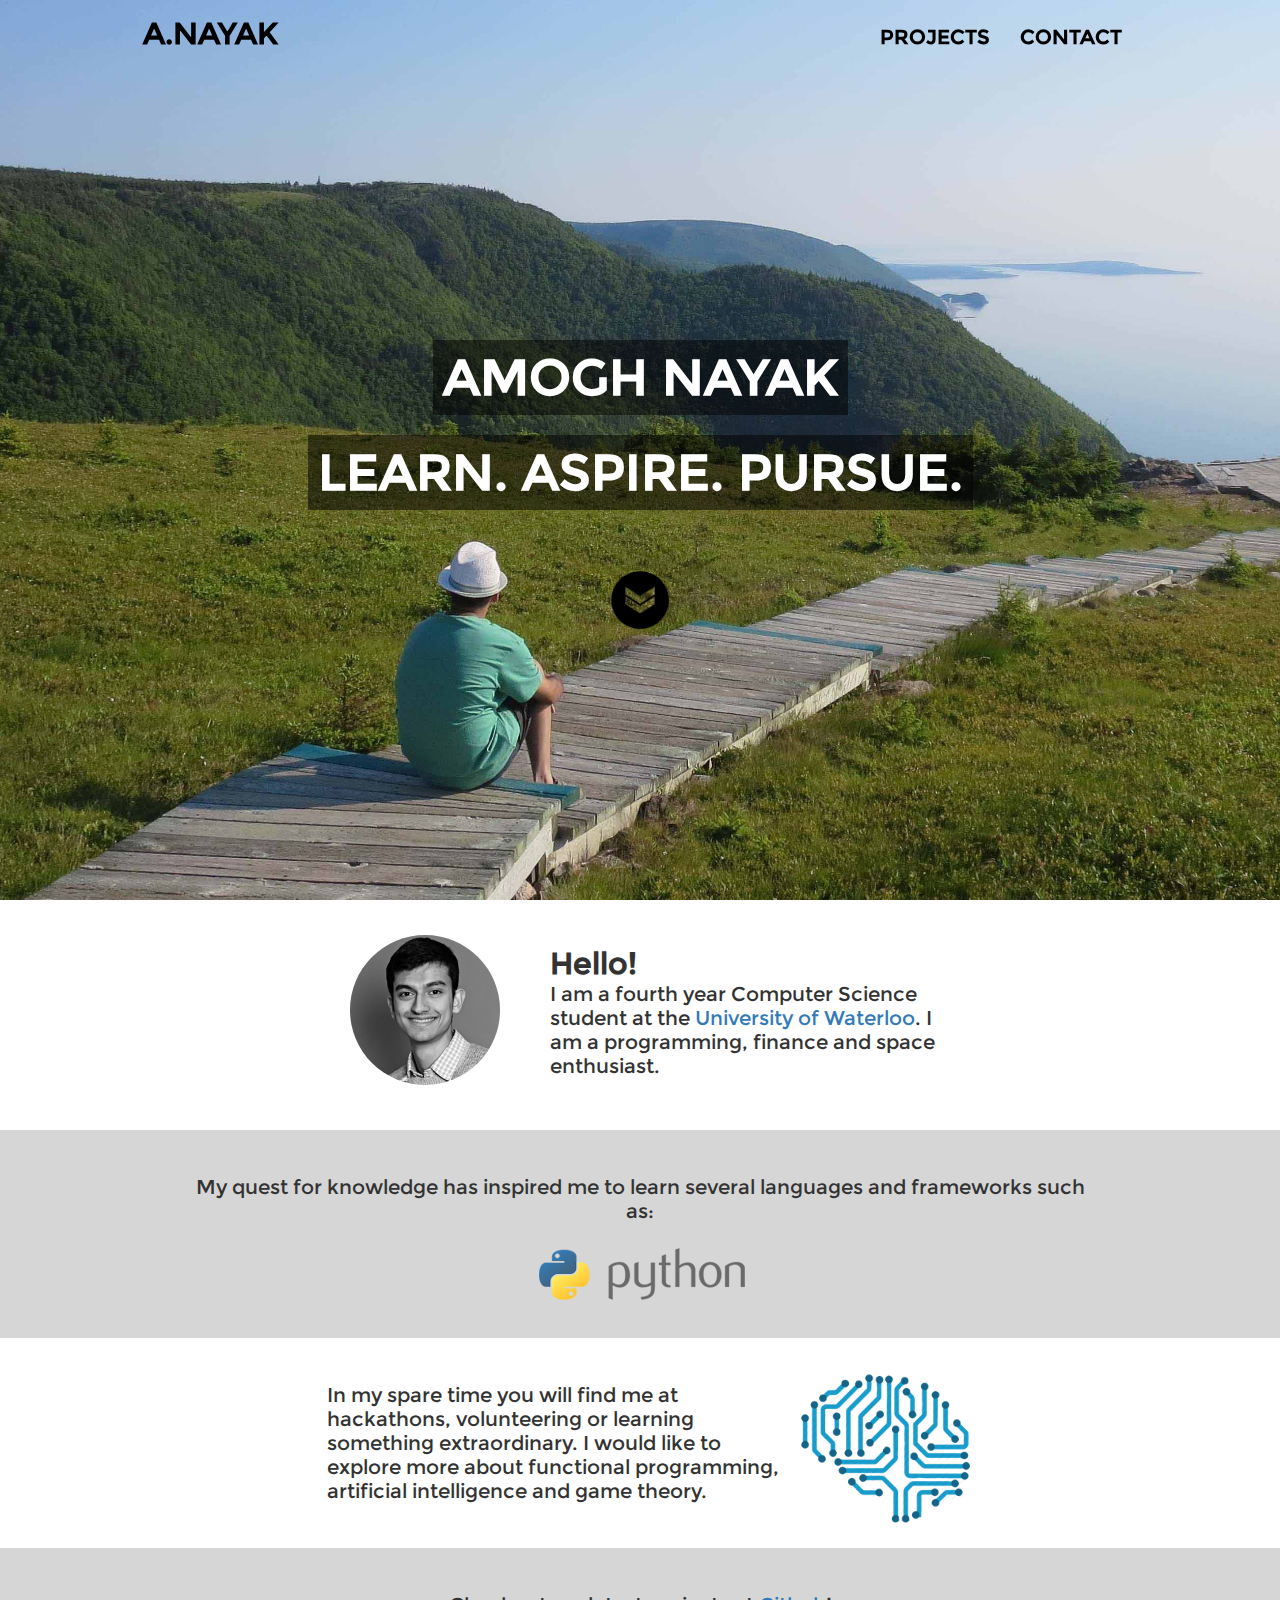
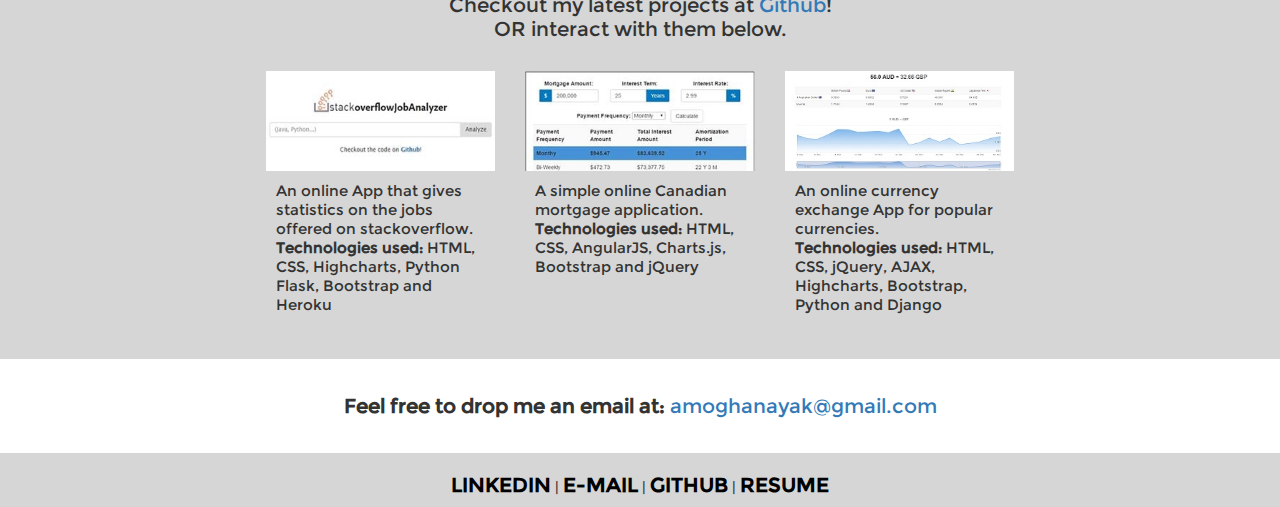
==== commit ad3215a0: "Commented signature" ====
--- a/index.html
+++ b/index.html
@@ -167,7 +167,7 @@
                     <li><a target="_blank" href="resume/Amogh-resume.pdf">Resume</a>
                     </li>
                 </ul>
-                <h5 class="signature"> Made with a creative mind by <i>Amogh Nayak</i> </h5>
+<!--                 <h5 class="signature"> Made with a creative mind by <i>Amogh Nayak</i> </h5> -->
             </div>
         </div>
     </footer>
@@ -176,4 +176,4 @@
     <script type="text/javascript" src="js/bootstrap.min.js"></script>
     </body>
 
-    </html>+    </html>
